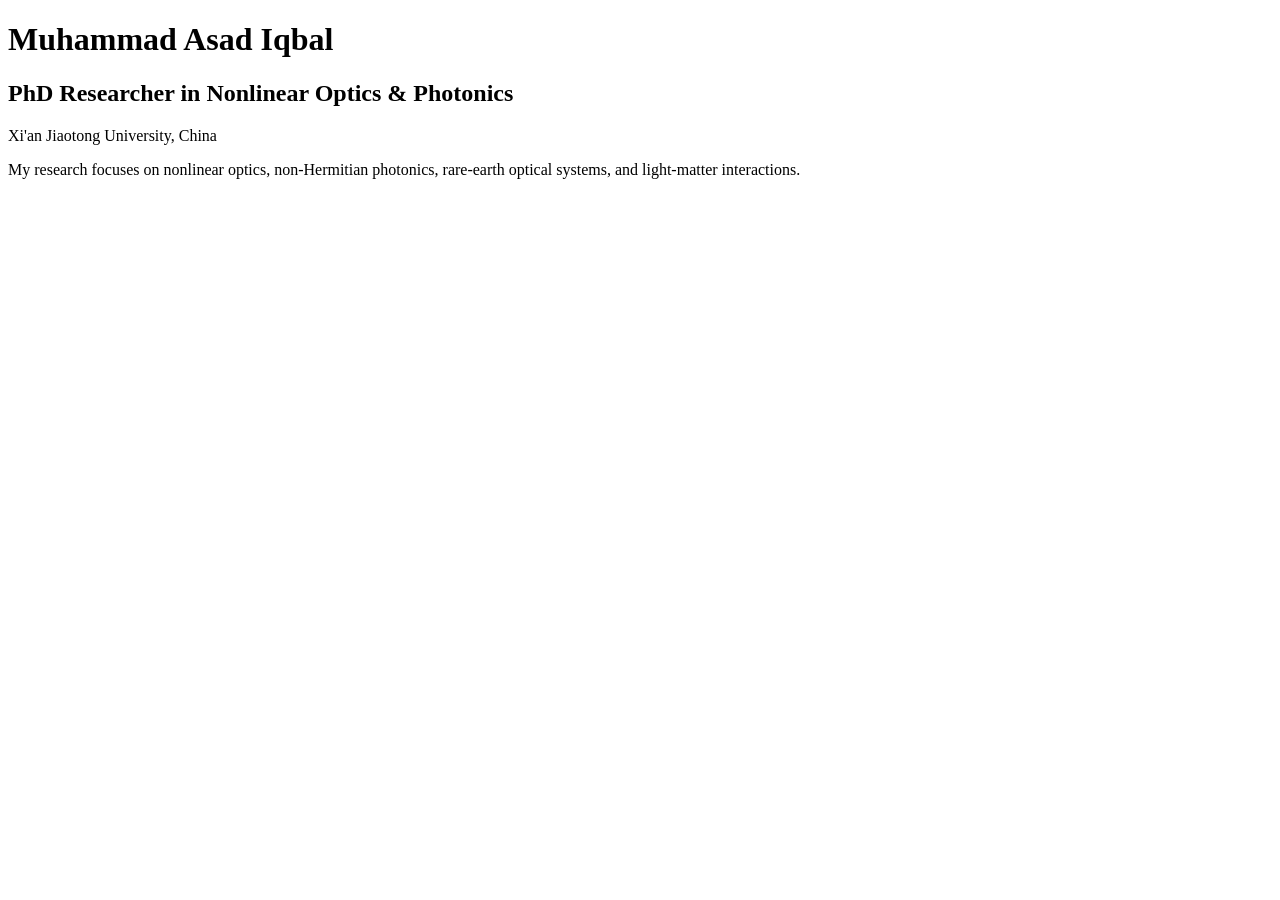
==== index.html @ d98c8889 "Create index.html" ====
<!DOCTYPE html>
<html>
<head>
    <title>Muhammad Asad Iqbal</title>
</head>
<body>

<h1>Muhammad Asad Iqbal</h1>

<h2>PhD Researcher in Nonlinear Optics & Photonics</h2>

<p>
Xi'an Jiaotong University, China
</p>

<p>
My research focuses on nonlinear optics, non-Hermitian photonics,
rare-earth optical systems, and light-matter interactions.
</p>

</body>
</html>
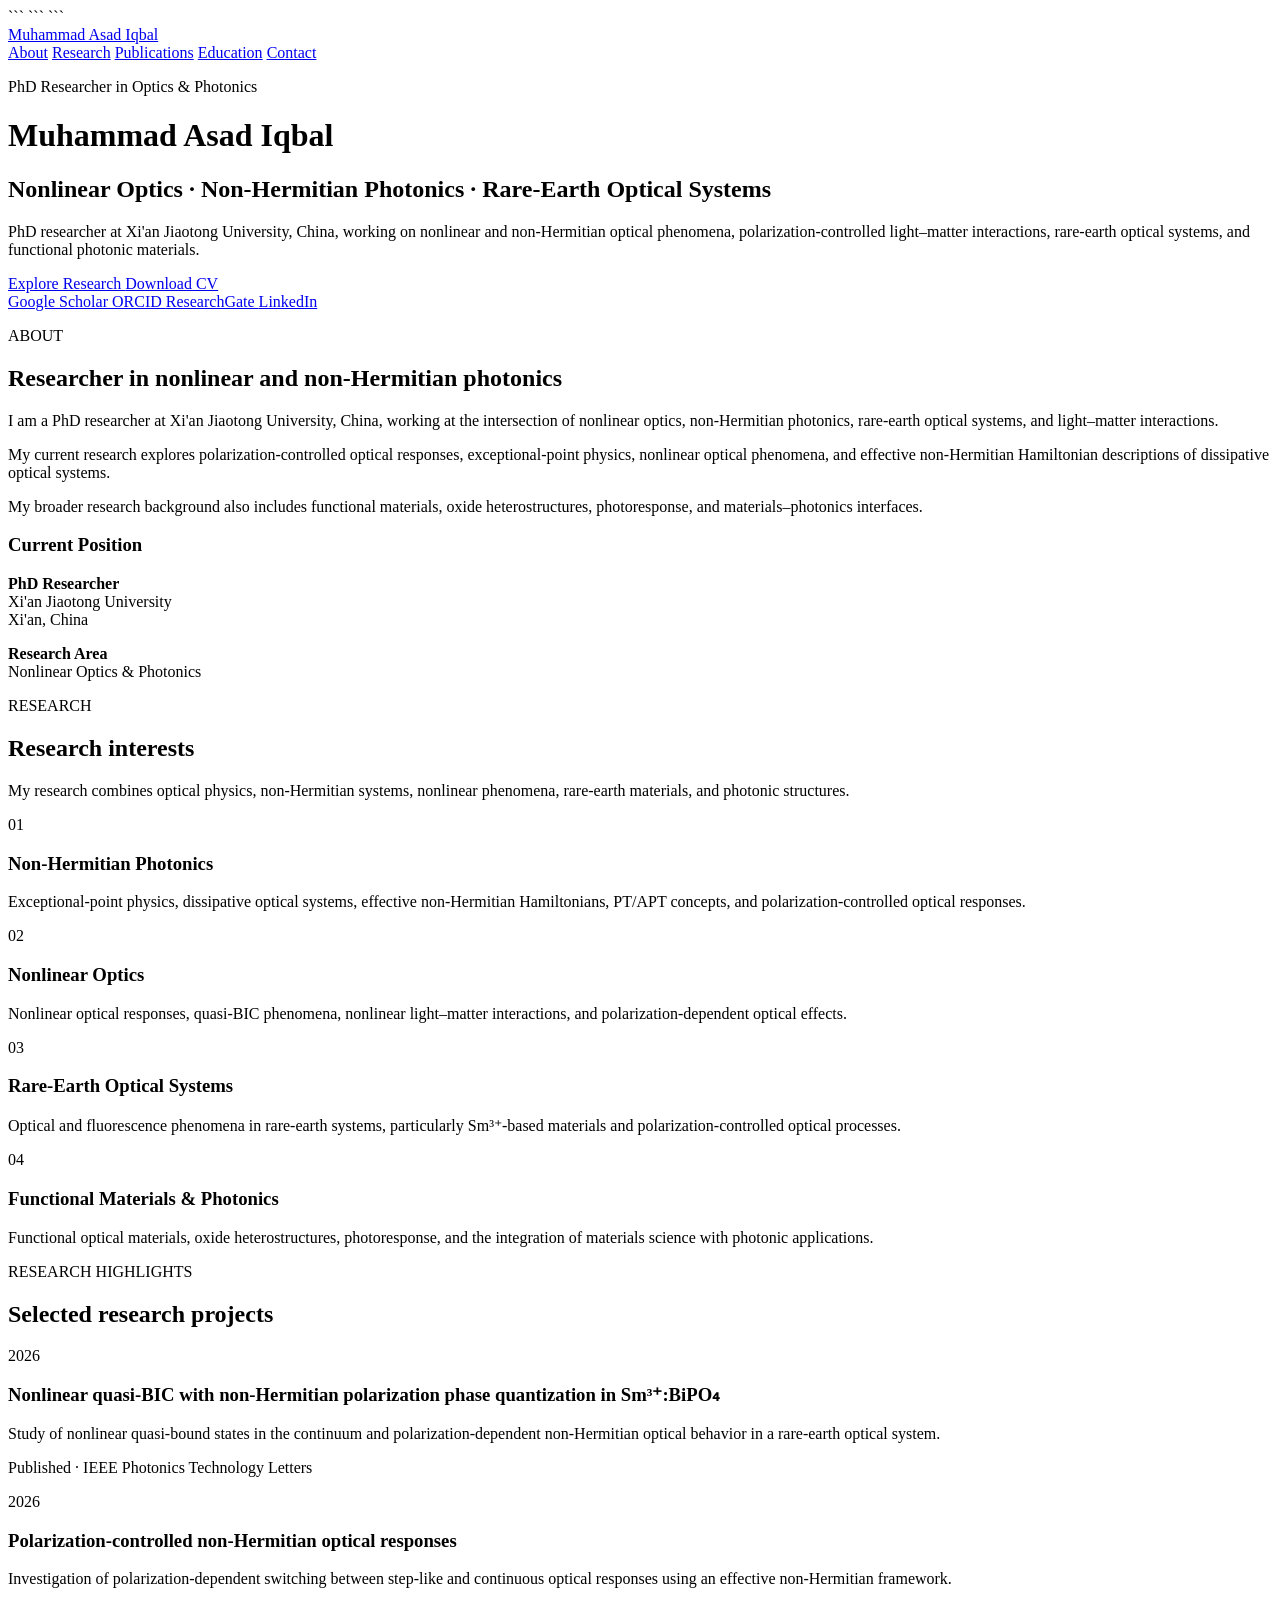
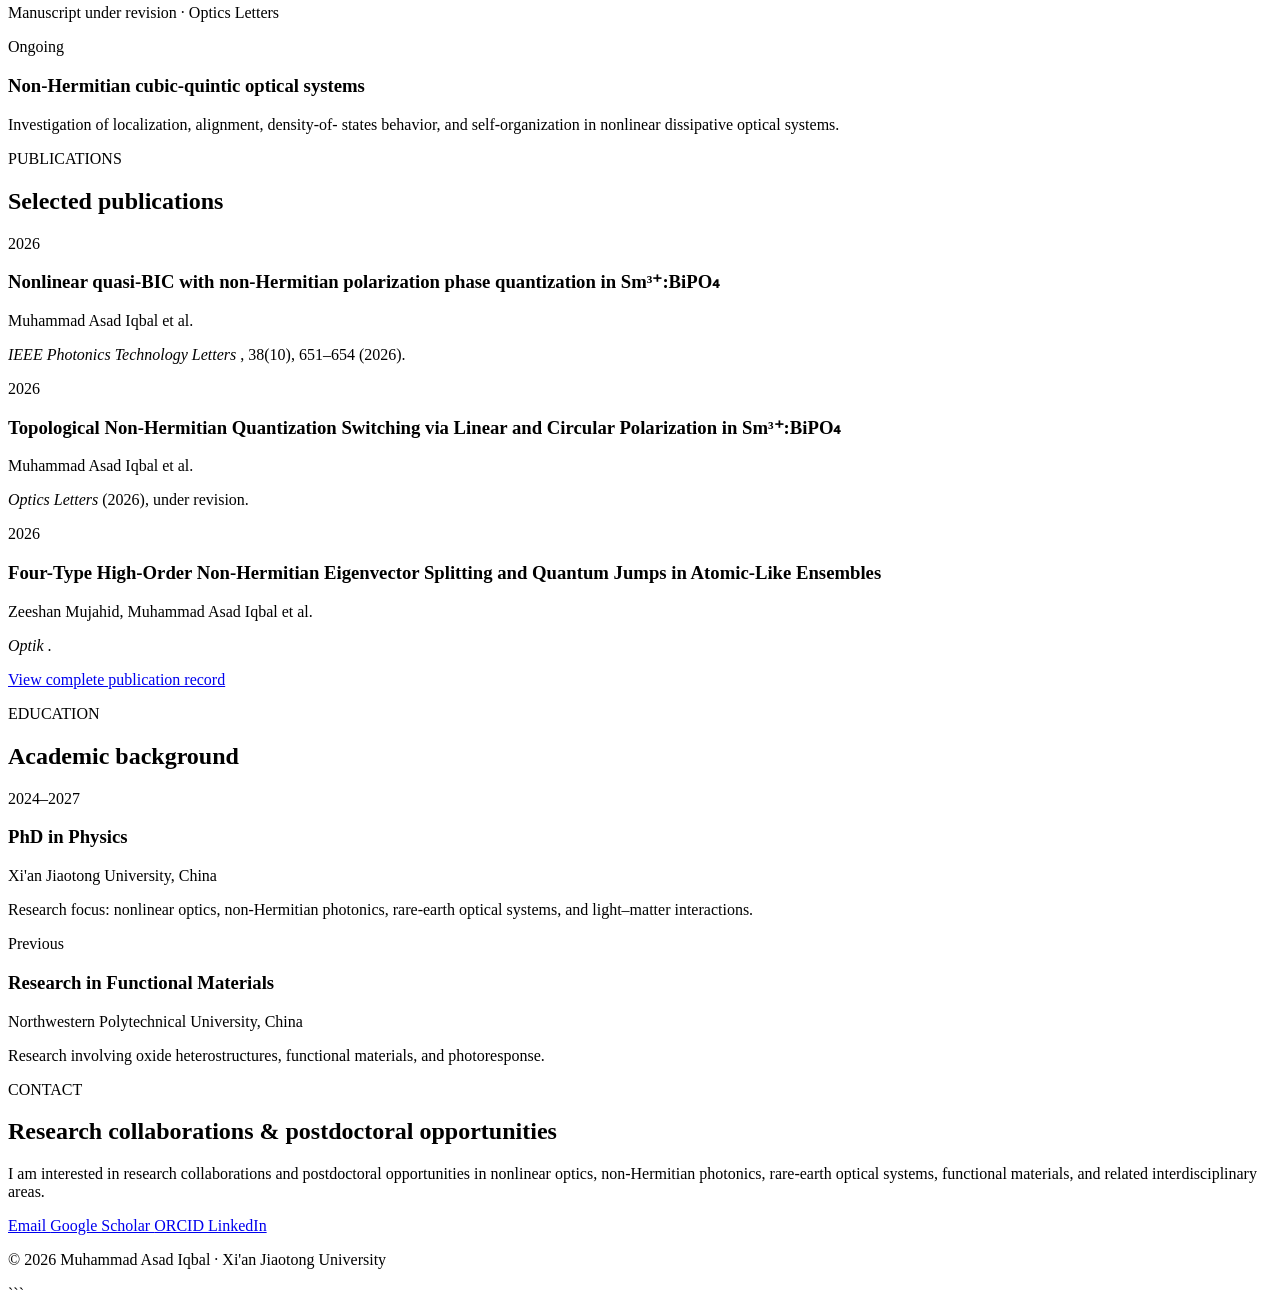
==== commit 5b82c624: "Update index.html" ====
--- a/index.html
+++ b/index.html
@@ -1,22 +1,626 @@
 <!DOCTYPE html>
-<html>
+
+<html lang="en">
+
 <head>
-    <title>Muhammad Asad Iqbal</title>
+    <meta charset="UTF-8">
+    <meta name="viewport" content="width=device-width, initial-scale=1.0">
+
+```
+<title>Muhammad Asad Iqbal | PhD Researcher</title>
+
+<meta name="description"
+    content="Academic homepage of Muhammad Asad Iqbal, PhD researcher in nonlinear optics, non-Hermitian photonics, rare-earth optical systems, and functional materials.">
+
+<link rel="stylesheet" href="style.css">
+```
+
 </head>
+
 <body>
 
-<h1>Muhammad Asad Iqbal</h1>
-
-<h2>PhD Researcher in Nonlinear Optics & Photonics</h2>
-
-<p>
-Xi'an Jiaotong University, China
-</p>
-
-<p>
-My research focuses on nonlinear optics, non-Hermitian photonics,
-rare-earth optical systems, and light-matter interactions.
-</p>
+```
+<!-- Navigation -->
+<nav class="navbar">
+    <div class="nav-container">
+
+        <a href="index.html" class="logo">
+            Muhammad Asad Iqbal
+        </a>
+
+        <div class="nav-links">
+            <a href="#about">About</a>
+            <a href="#research">Research</a>
+            <a href="#publications">Publications</a>
+            <a href="#education">Education</a>
+            <a href="#contact">Contact</a>
+        </div>
+
+    </div>
+</nav>
+
+
+<!-- Hero Section -->
+<header class="hero">
+
+    <div class="hero-container">
+
+        <div class="hero-text">
+
+            <p class="eyebrow">
+                PhD Researcher in Optics & Photonics
+            </p>
+
+            <h1>
+                Muhammad Asad Iqbal
+            </h1>
+
+            <h2>
+                Nonlinear Optics · Non-Hermitian Photonics · Rare-Earth Optical Systems
+            </h2>
+
+            <p class="hero-description">
+
+                PhD researcher at Xi'an Jiaotong University, China,
+                working on nonlinear and non-Hermitian optical phenomena,
+                polarization-controlled light–matter interactions,
+                rare-earth optical systems, and functional photonic materials.
+
+            </p>
+
+            <div class="hero-buttons">
+
+                <a href="#research" class="button primary">
+                    Explore Research
+                </a>
+
+                <a href="cv.pdf" class="button secondary">
+                    Download CV
+                </a>
+
+            </div>
+
+            <div class="profile-links">
+
+                <a href="https://scholar.google.com/citations?user=QJBoop8AAAAJ"
+                   target="_blank">
+                    Google Scholar
+                </a>
+
+                <a href="https://orcid.org/0000-0002-7200-636X"
+                   target="_blank">
+                    ORCID
+                </a>
+
+                <a href="https://www.researchgate.net/"
+                   target="_blank">
+                    ResearchGate
+                </a>
+
+                <a href="https://www.linkedin.com/in/asad-iqbal-26411875/"
+                   target="_blank">
+                    LinkedIn
+                </a>
+
+            </div>
+
+        </div>
+
+    </div>
+
+</header>
+
+
+<!-- About -->
+<section id="about" class="section">
+
+    <div class="container">
+
+        <p class="section-label">
+            ABOUT
+        </p>
+
+        <h2>
+            Researcher in nonlinear and non-Hermitian photonics
+        </h2>
+
+        <div class="about-grid">
+
+            <div>
+
+                <p>
+                    I am a PhD researcher at Xi'an Jiaotong University,
+                    China, working at the intersection of nonlinear optics,
+                    non-Hermitian photonics, rare-earth optical systems,
+                    and light–matter interactions.
+                </p>
+
+                <p>
+                    My current research explores polarization-controlled
+                    optical responses, exceptional-point physics,
+                    nonlinear optical phenomena, and effective
+                    non-Hermitian Hamiltonian descriptions of dissipative
+                    optical systems.
+                </p>
+
+                <p>
+                    My broader research background also includes functional
+                    materials, oxide heterostructures, photoresponse,
+                    and materials–photonics interfaces.
+                </p>
+
+            </div>
+
+            <div class="about-box">
+
+                <h3>Current Position</h3>
+
+                <p>
+                    <strong>PhD Researcher</strong><br>
+                    Xi'an Jiaotong University<br>
+                    Xi'an, China
+                </p>
+
+                <p>
+                    <strong>Research Area</strong><br>
+                    Nonlinear Optics & Photonics
+                </p>
+
+            </div>
+
+        </div>
+
+    </div>
+
+</section>
+
+
+<!-- Research -->
+<section id="research" class="section light-section">
+
+    <div class="container">
+
+        <p class="section-label">
+            RESEARCH
+        </p>
+
+        <h2>
+            Research interests
+        </h2>
+
+        <p class="section-intro">
+            My research combines optical physics, non-Hermitian systems,
+            nonlinear phenomena, rare-earth materials, and photonic
+            structures.
+        </p>
+
+
+        <div class="research-grid">
+
+            <article class="research-card">
+
+                <div class="research-number">
+                    01
+                </div>
+
+                <h3>
+                    Non-Hermitian Photonics
+                </h3>
+
+                <p>
+                    Exceptional-point physics, dissipative optical systems,
+                    effective non-Hermitian Hamiltonians, PT/APT concepts,
+                    and polarization-controlled optical responses.
+                </p>
+
+            </article>
+
+
+            <article class="research-card">
+
+                <div class="research-number">
+                    02
+                </div>
+
+                <h3>
+                    Nonlinear Optics
+                </h3>
+
+                <p>
+                    Nonlinear optical responses, quasi-BIC phenomena,
+                    nonlinear light–matter interactions, and
+                    polarization-dependent optical effects.
+                </p>
+
+            </article>
+
+
+            <article class="research-card">
+
+                <div class="research-number">
+                    03
+                </div>
+
+                <h3>
+                    Rare-Earth Optical Systems
+                </h3>
+
+                <p>
+                    Optical and fluorescence phenomena in rare-earth
+                    systems, particularly Sm³⁺-based materials and
+                    polarization-controlled optical processes.
+                </p>
+
+            </article>
+
+
+            <article class="research-card">
+
+                <div class="research-number">
+                    04
+                </div>
+
+                <h3>
+                    Functional Materials & Photonics
+                </h3>
+
+                <p>
+                    Functional optical materials, oxide heterostructures,
+                    photoresponse, and the integration of materials
+                    science with photonic applications.
+                </p>
+
+            </article>
+
+        </div>
+
+    </div>
+
+</section>
+
+
+<!-- Research Highlights -->
+<section class="section">
+
+    <div class="container">
+
+        <p class="section-label">
+            RESEARCH HIGHLIGHTS
+        </p>
+
+        <h2>
+            Selected research projects
+        </h2>
+
+
+        <div class="project">
+
+            <div class="project-year">
+                2026
+            </div>
+
+            <div>
+
+                <h3>
+                    Nonlinear quasi-BIC with non-Hermitian polarization phase quantization in Sm³⁺:BiPO₄
+                </h3>
+
+                <p>
+                    Study of nonlinear quasi-bound states in the continuum
+                    and polarization-dependent non-Hermitian optical
+                    behavior in a rare-earth optical system.
+                </p>
+
+                <p class="project-status">
+                    Published · IEEE Photonics Technology Letters
+                </p>
+
+            </div>
+
+        </div>
+
+
+        <div class="project">
+
+            <div class="project-year">
+                2026
+            </div>
+
+            <div>
+
+                <h3>
+                    Polarization-controlled non-Hermitian optical responses
+                </h3>
+
+                <p>
+                    Investigation of polarization-dependent switching
+                    between step-like and continuous optical responses
+                    using an effective non-Hermitian framework.
+                </p>
+
+                <p class="project-status">
+                    Manuscript under revision · Optics Letters
+                </p>
+
+            </div>
+
+        </div>
+
+
+        <div class="project">
+
+            <div class="project-year">
+                Ongoing
+            </div>
+
+            <div>
+
+                <h3>
+                    Non-Hermitian cubic-quintic optical systems
+                </h3>
+
+                <p>
+                    Investigation of localization, alignment, density-of-
+                    states behavior, and self-organization in nonlinear
+                    dissipative optical systems.
+                </p>
+
+            </div>
+
+        </div>
+
+    </div>
+
+</section>
+
+
+<!-- Publications -->
+<section id="publications" class="section light-section">
+
+    <div class="container">
+
+        <p class="section-label">
+            PUBLICATIONS
+        </p>
+
+        <h2>
+            Selected publications
+        </h2>
+
+
+        <div class="publication">
+
+            <span class="publication-year">
+                2026
+            </span>
+
+            <div>
+
+                <h3>
+                    Nonlinear quasi-BIC with non-Hermitian polarization phase quantization in Sm³⁺:BiPO₄
+                </h3>
+
+                <p>
+                    Muhammad Asad Iqbal et al.
+                </p>
+
+                <p>
+                    <em>
+                        IEEE Photonics Technology Letters
+                    </em>,
+                    38(10), 651–654 (2026).
+                </p>
+
+            </div>
+
+        </div>
+
+
+        <div class="publication">
+
+            <span class="publication-year">
+                2026
+            </span>
+
+            <div>
+
+                <h3>
+                    Topological Non-Hermitian Quantization Switching via Linear and Circular Polarization in Sm³⁺:BiPO₄
+                </h3>
+
+                <p>
+                    Muhammad Asad Iqbal et al.
+                </p>
+
+                <p>
+                    <em>
+                        Optics Letters
+                    </em>
+                    (2026), under revision.
+                </p>
+
+            </div>
+
+        </div>
+
+
+        <div class="publication">
+
+            <span class="publication-year">
+                2026
+            </span>
+
+            <div>
+
+                <h3>
+                    Four-Type High-Order Non-Hermitian Eigenvector Splitting and Quantum Jumps in Atomic-Like Ensembles
+                </h3>
+
+                <p>
+                    Zeeshan Mujahid, Muhammad Asad Iqbal et al.
+                </p>
+
+                <p>
+                    <em>
+                        Optik
+                    </em>.
+                </p>
+
+            </div>
+
+        </div>
+
+
+        <div class="publication-more">
+
+            <a href="https://scholar.google.com/citations?user=QJBoop8AAAAJ"
+               target="_blank"
+               class="button secondary">
+
+                View complete publication record
+
+            </a>
+
+        </div>
+
+    </div>
+
+</section>
+
+
+<!-- Education -->
+<section id="education" class="section">
+
+    <div class="container">
+
+        <p class="section-label">
+            EDUCATION
+        </p>
+
+        <h2>
+            Academic background
+        </h2>
+
+
+        <div class="timeline">
+
+            <div class="timeline-item">
+
+                <span>
+                    2024–2027
+                </span>
+
+                <div>
+
+                    <h3>
+                        PhD in Physics
+                    </h3>
+
+                    <p>
+                        Xi'an Jiaotong University, China
+                    </p>
+
+                    <p>
+                        Research focus: nonlinear optics,
+                        non-Hermitian photonics, rare-earth optical
+                        systems, and light–matter interactions.
+                    </p>
+
+                </div>
+
+            </div>
+
+
+            <div class="timeline-item">
+
+                <span>
+                    Previous
+                </span>
+
+                <div>
+
+                    <h3>
+                        Research in Functional Materials
+                    </h3>
+
+                    <p>
+                        Northwestern Polytechnical University, China
+                    </p>
+
+                    <p>
+                        Research involving oxide heterostructures,
+                        functional materials, and photoresponse.
+                    </p>
+
+                </div>
+
+            </div>
+
+        </div>
+
+    </div>
+
+</section>
+
+
+<!-- Contact -->
+<section id="contact" class="contact-section">
+
+    <div class="container">
+
+        <p class="section-label">
+            CONTACT
+        </p>
+
+        <h2>
+            Research collaborations & postdoctoral opportunities
+        </h2>
+
+        <p>
+            I am interested in research collaborations and
+            postdoctoral opportunities in nonlinear optics,
+            non-Hermitian photonics, rare-earth optical systems,
+            functional materials, and related interdisciplinary areas.
+        </p>
+
+        <div class="contact-links">
+
+            <a href="mailto:YOUR-EMAIL@example.com">
+                Email
+            </a>
+
+            <a href="https://scholar.google.com/citations?user=QJBoop8AAAAJ"
+               target="_blank">
+                Google Scholar
+            </a>
+
+            <a href="https://orcid.org/0000-0002-7200-636X"
+               target="_blank">
+                ORCID
+            </a>
+
+            <a href="https://www.linkedin.com/in/asad-iqbal-26411875/"
+               target="_blank">
+                LinkedIn
+            </a>
+
+        </div>
+
+    </div>
+
+</section>
+
+
+<!-- Footer -->
+<footer>
+
+    <p>
+        © 2026 Muhammad Asad Iqbal · Xi'an Jiaotong University
+    </p>
+
+</footer>
+```
 
 </body>
+
 </html>
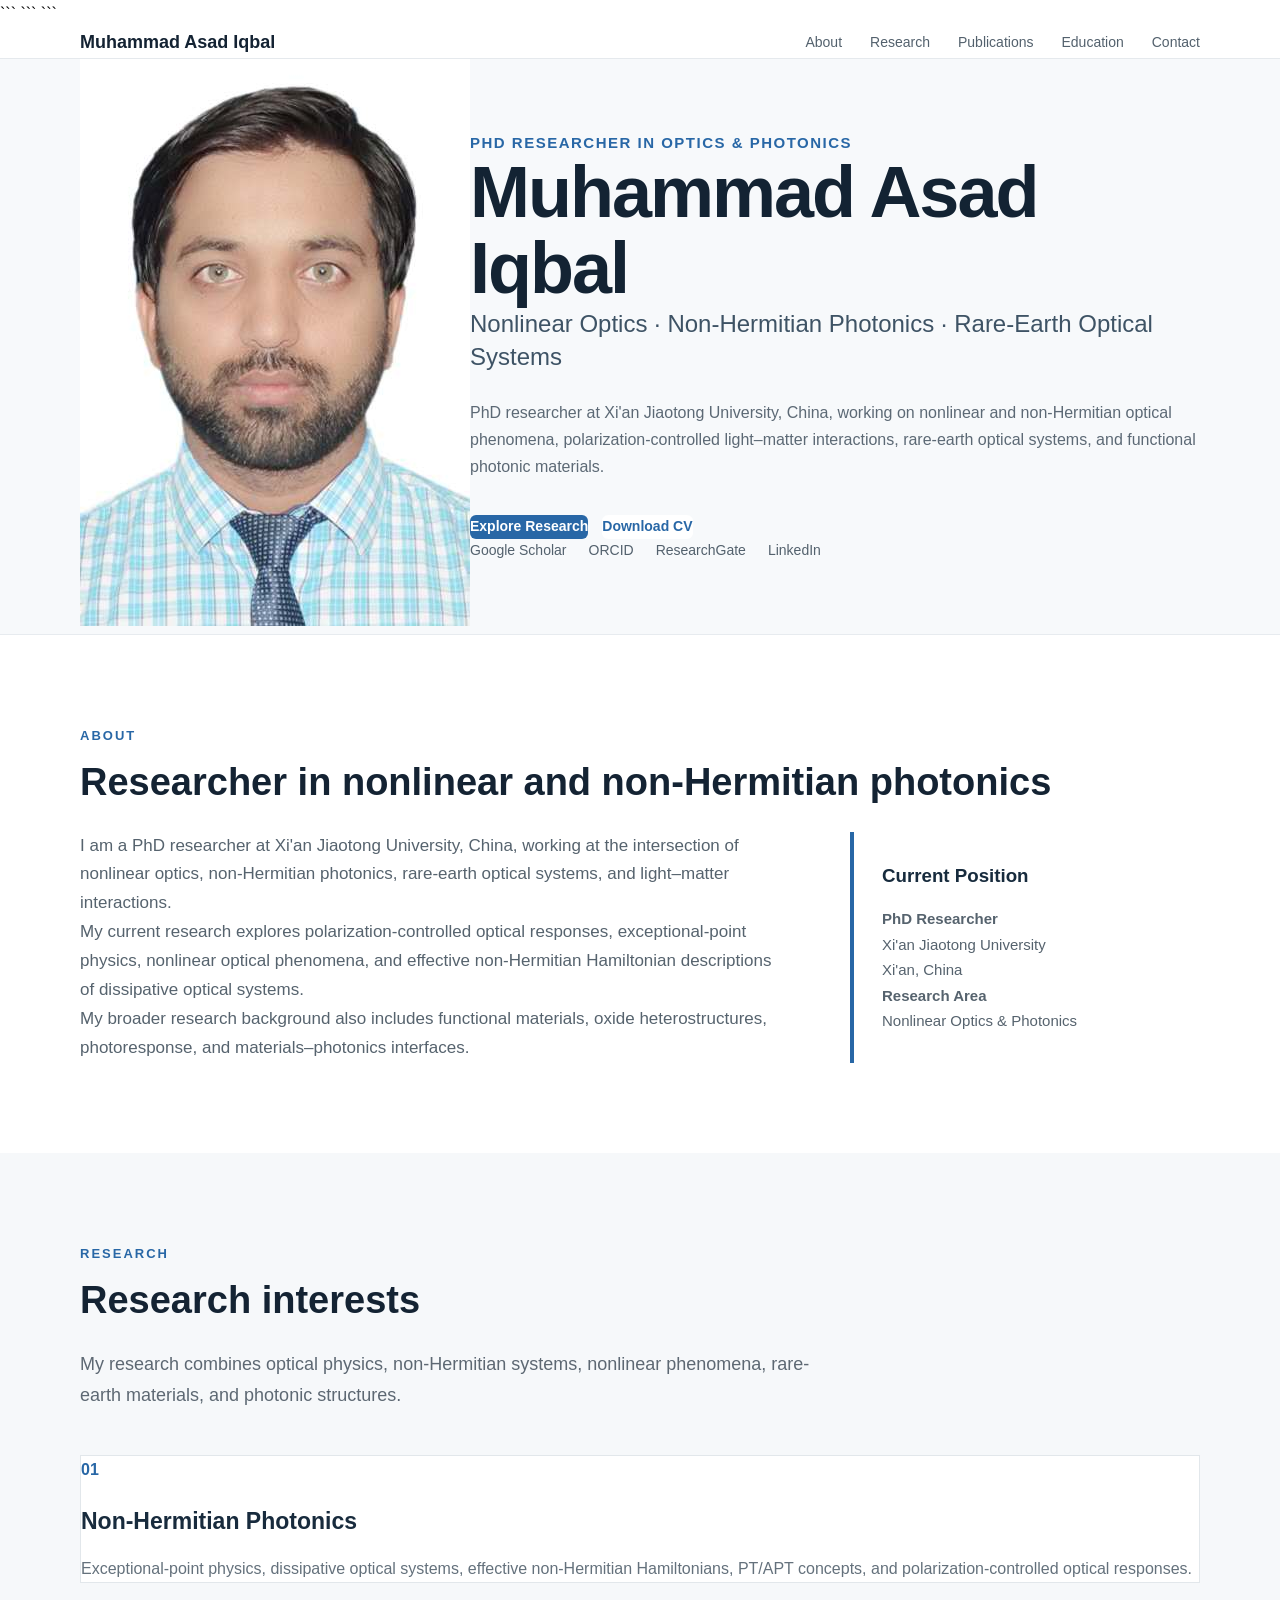
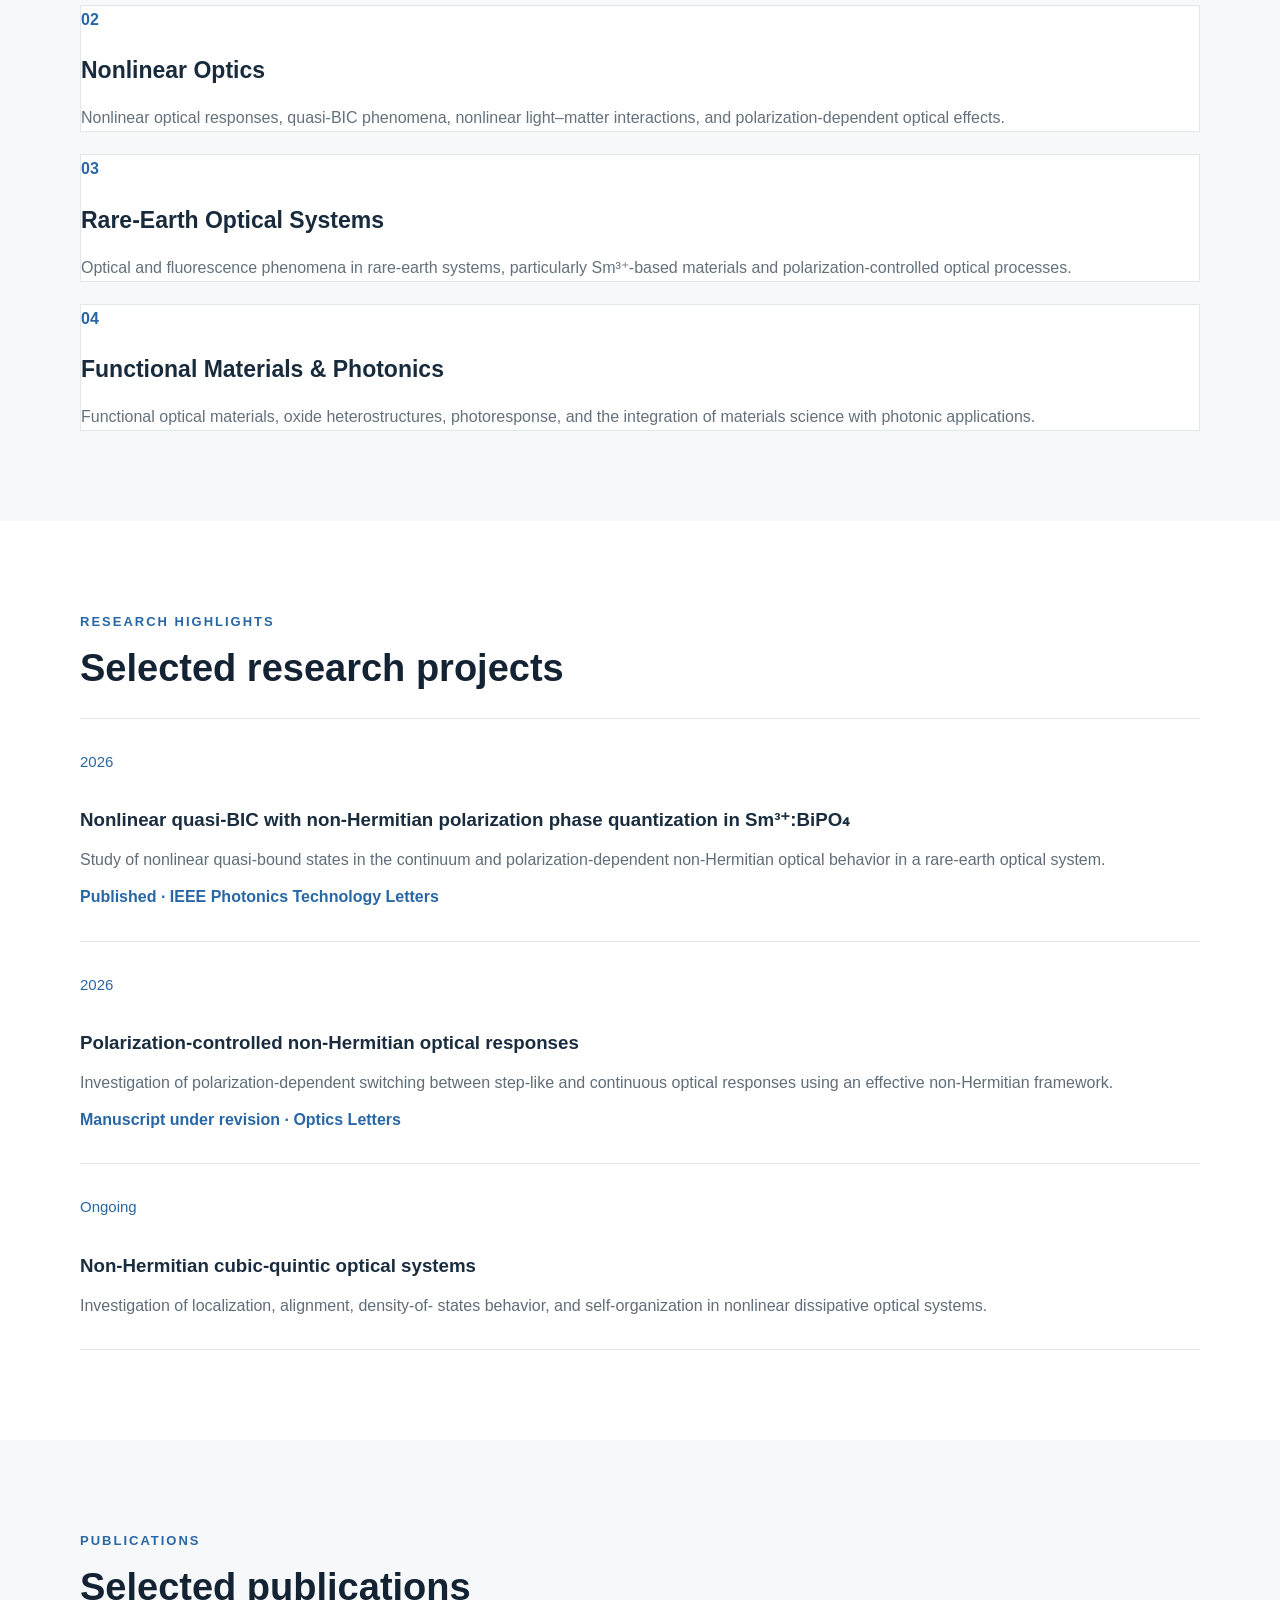
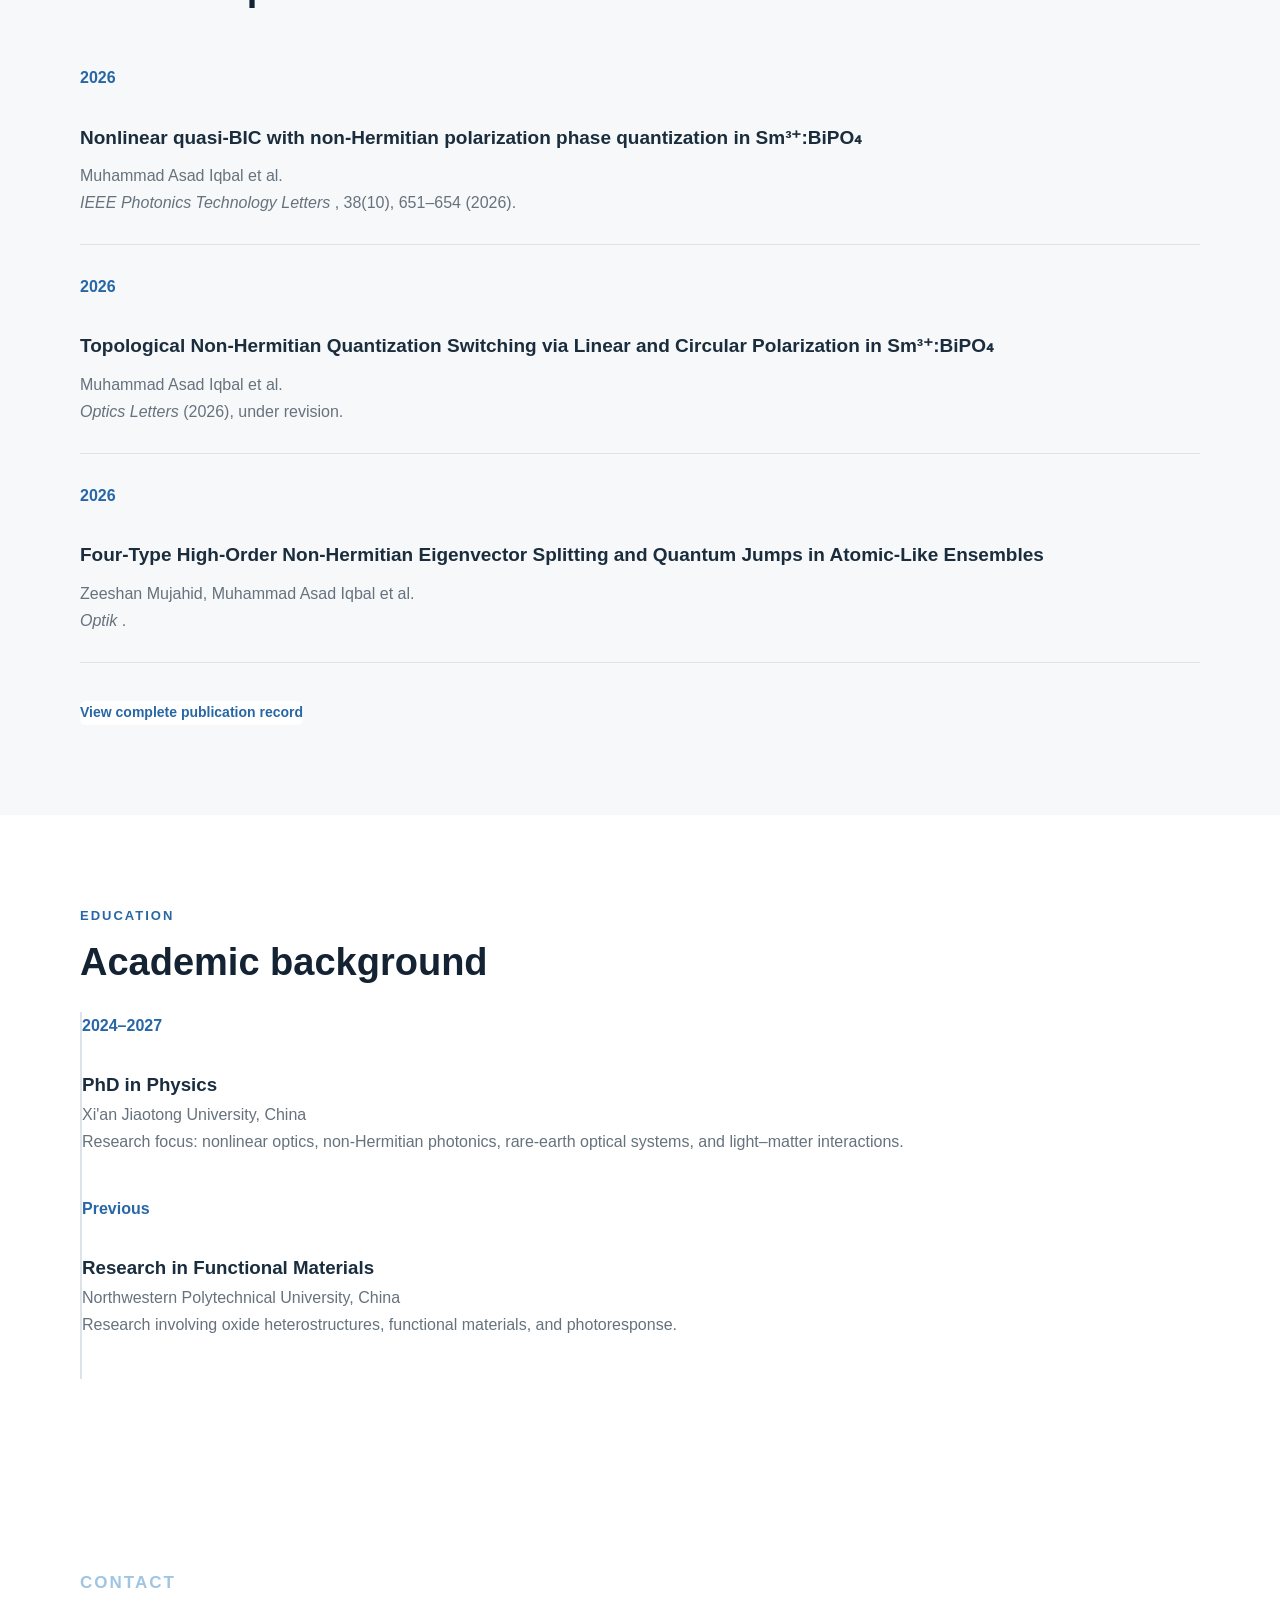
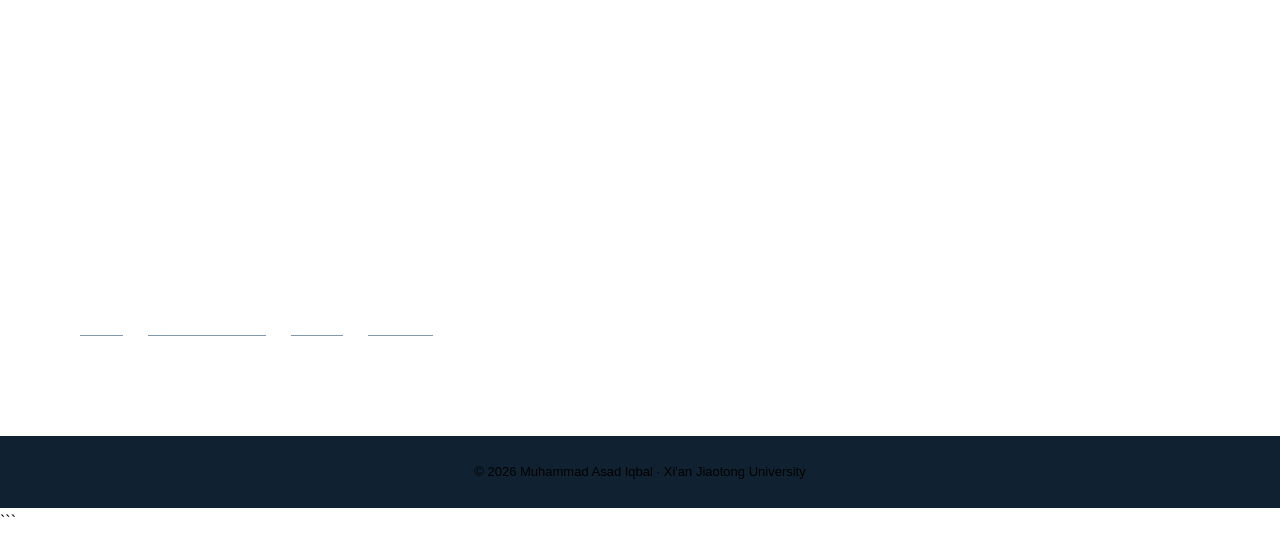
==== commit 6a7b90a5: "Update index.html" ====
--- a/index.html
+++ b/index.html
@@ -43,9 +43,14 @@
 <!-- Hero Section -->
 <header class="hero">
 
-    <div class="hero-container">
-
-        <div class="hero-text">
+  <div class="hero-container">
+
+    <div class="hero-photo">
+        <img src="images/4124999048.jpg"
+             alt="Muhammad Asad Iqbal">
+    </div>
+
+    <div class="hero-text">
 
             <p class="eyebrow">
                 PhD Researcher in Optics & Photonics
--- a/style.css
+++ b/style.css
@@ -0,0 +1,755 @@
+/* =========================================
+Muhammad Asad Iqbal — Academic Homepage
+========================================= */
+
+* {
+  margin: 0;
+  padding: 0;
+  box-sizing: border-box;
+  }
+
+html {
+scroll-behavior: smooth;
+}
+
+body {
+font-family: -apple-system, BlinkMacSystemFont, "Segoe UI",
+Roboto, Helvetica, Arial, sans-serif;
+
+```
+color: #17202a;
+background: #ffffff;
+line-height: 1.7;
+```
+
+}
+
+/* =========================================
+GENERAL
+========================================= */
+
+.container {
+width: min(1120px, 90%);
+margin: auto;
+}
+
+.section {
+padding: 90px 0;
+}
+
+.light-section {
+background: #f6f8fa;
+}
+
+.section-label {
+color: #2867a6;
+font-size: 13px;
+font-weight: 700;
+letter-spacing: 2px;
+margin-bottom: 12px;
+}
+
+.section h2 {
+font-size: 38px;
+line-height: 1.25;
+margin-bottom: 25px;
+color: #142333;
+}
+
+.section-intro {
+max-width: 760px;
+font-size: 18px;
+color: #5d6873;
+margin-bottom: 45px;
+}
+
+/* =========================================
+NAVIGATION
+========================================= */
+
+.navbar {
+position: sticky;
+top: 0;
+z-index: 1000;
+
+```
+background: rgba(255, 255, 255, 0.96);
+border-bottom: 1px solid #e5e9ed;
+
+backdrop-filter: blur(10px);
+```
+
+}
+
+.nav-container {
+width: min(1120px, 90%);
+margin: auto;
+
+```
+min-height: 70px;
+
+display: flex;
+align-items: center;
+justify-content: space-between;
+```
+
+}
+
+.logo {
+color: #142333;
+text-decoration: none;
+font-size: 18px;
+font-weight: 700;
+}
+
+.nav-links {
+display: flex;
+gap: 28px;
+}
+
+.nav-links a {
+color: #53616d;
+text-decoration: none;
+font-size: 14px;
+font-weight: 500;
+}
+
+.nav-links a:hover {
+color: #2867a6;
+}
+
+/* =========================================
+HERO
+========================================= */
+
+.hero {
+background: #f7f9fb;
+border-bottom: 1px solid #e7ebef;
+}
+
+.hero-container {
+width: min(1120px, 90%);
+margin: auto;
+
+```
+min-height: 650px;
+
+display: flex;
+align-items: center;
+```
+
+}
+
+.hero-text {
+max-width: 900px;
+}
+
+.eyebrow {
+color: #2867a6;
+font-size: 15px;
+font-weight: 700;
+letter-spacing: 1.5px;
+text-transform: uppercase;
+
+```
+margin-bottom: 18px;
+```
+
+}
+
+.hero h1 {
+font-size: clamp(44px, 6vw, 72px);
+line-height: 1.05;
+letter-spacing: -2px;
+color: #132333;
+
+```
+margin-bottom: 22px;
+```
+
+}
+
+.hero h2 {
+max-width: 850px;
+
+```
+font-size: 24px;
+line-height: 1.4;
+font-weight: 500;
+
+color: #3e5365;
+
+margin-bottom: 25px;
+```
+
+}
+
+.hero-description {
+max-width: 780px;
+
+```
+font-size: 18px;
+color: #5c6975;
+
+margin-bottom: 35px;
+```
+
+}
+
+/* =========================================
+BUTTONS
+========================================= */
+
+.hero-buttons {
+display: flex;
+gap: 14px;
+flex-wrap: wrap;
+
+```
+margin-bottom: 28px;
+```
+
+}
+
+.button {
+display: inline-block;
+
+```
+padding: 12px 22px;
+
+border-radius: 6px;
+
+text-decoration: none;
+
+font-size: 14px;
+font-weight: 600;
+
+transition: 0.2s ease;
+```
+
+}
+
+.button.primary {
+background: #2867a6;
+color: white;
+}
+
+.button.primary:hover {
+background: #1e527f;
+}
+
+.button.secondary {
+background: white;
+color: #2867a6;
+
+```
+border: 1px solid #b8c6d2;
+```
+
+}
+
+.button.secondary:hover {
+border-color: #2867a6;
+}
+
+/* =========================================
+PROFILE LINKS
+========================================= */
+
+.profile-links {
+display: flex;
+flex-wrap: wrap;
+gap: 22px;
+}
+
+.profile-links a {
+color: #53616d;
+text-decoration: none;
+font-size: 14px;
+font-weight: 500;
+}
+
+.profile-links a:hover {
+color: #2867a6;
+}
+
+/* =========================================
+ABOUT
+========================================= */
+
+.about-grid {
+display: grid;
+grid-template-columns: 2fr 1fr;
+gap: 70px;
+
+```
+align-items: start;
+```
+
+}
+
+.about-grid p {
+color: #56636e;
+font-size: 17px;
+
+```
+margin-bottom: 20px;
+```
+
+}
+
+.about-box {
+padding: 28px;
+
+```
+background: #f6f8fa;
+
+border-left: 4px solid #2867a6;
+```
+
+}
+
+.about-box h3 {
+margin-bottom: 15px;
+color: #172b3d;
+}
+
+.about-box p {
+font-size: 15px;
+}
+
+/* =========================================
+RESEARCH CARDS
+========================================= */
+
+.research-grid {
+display: grid;
+
+```
+grid-template-columns: repeat(2, 1fr);
+
+gap: 22px;
+```
+
+}
+
+.research-card {
+background: white;
+
+```
+padding: 35px;
+
+border: 1px solid #e2e7eb;
+
+transition: 0.2s ease;
+```
+
+}
+
+.research-card:hover {
+transform: translateY(-3px);
+
+```
+border-color: #b8c9d8;
+
+box-shadow: 0 8px 25px rgba(30, 50, 70, 0.06);
+```
+
+}
+
+.research-number {
+color: #2867a6;
+
+```
+font-size: 13px;
+font-weight: 700;
+
+margin-bottom: 18px;
+```
+
+}
+
+.research-card h3 {
+font-size: 23px;
+margin-bottom: 14px;
+color: #182b3d;
+}
+
+.research-card p {
+color: #64717c;
+}
+
+/* =========================================
+PROJECTS
+========================================= */
+
+.project {
+display: grid;
+
+```
+grid-template-columns: 100px 1fr;
+
+gap: 30px;
+
+padding: 30px 0;
+
+border-bottom: 1px solid #e3e7ea;
+```
+
+}
+
+.project:first-of-type {
+border-top: 1px solid #e3e7ea;
+}
+
+.project-year {
+color: #2867a6;
+
+```
+font-weight: 700;
+font-size: 15px;
+```
+
+}
+
+.project h3 {
+color: #1a2d3f;
+
+```
+font-size: 22px;
+
+margin-bottom: 10px;
+```
+
+}
+
+.project p {
+color: #606d78;
+
+```
+max-width: 780px;
+```
+
+}
+
+.project-status {
+margin-top: 10px;
+
+```
+font-size: 14px;
+
+color: #2867a6 !important;
+
+font-weight: 600;
+```
+
+}
+
+/* =========================================
+PUBLICATIONS
+========================================= */
+
+.publication {
+display: grid;
+
+```
+grid-template-columns: 80px 1fr;
+
+gap: 30px;
+
+padding: 28px 0;
+
+border-bottom: 1px solid #dde3e8;
+```
+
+}
+
+.publication-year {
+color: #2867a6;
+
+```
+font-size: 15px;
+
+font-weight: 700;
+```
+
+}
+
+.publication h3 {
+font-size: 19px;
+
+```
+line-height: 1.45;
+
+color: #1b2d3d;
+
+margin-bottom: 8px;
+```
+
+}
+
+.publication p {
+color: #66727d;
+
+```
+font-size: 15px;
+```
+
+}
+
+.publication-more {
+margin-top: 35px;
+}
+
+/* =========================================
+EDUCATION TIMELINE
+========================================= */
+
+.timeline {
+border-left: 2px solid #dce3e9;
+
+```
+padding-left: 35px;
+```
+
+}
+
+.timeline-item {
+display: grid;
+
+```
+grid-template-columns: 120px 1fr;
+
+gap: 30px;
+
+position: relative;
+
+padding-bottom: 40px;
+```
+
+}
+
+.timeline-item::before {
+content: "";
+
+```
+width: 10px;
+height: 10px;
+
+background: #2867a6;
+
+border-radius: 50%;
+
+position: absolute;
+
+left: -41px;
+top: 8px;
+```
+
+}
+
+.timeline-item > span {
+color: #2867a6;
+
+```
+font-size: 14px;
+
+font-weight: 700;
+```
+
+}
+
+.timeline-item h3 {
+color: #1a2d3f;
+
+```
+margin-bottom: 5px;
+```
+
+}
+
+.timeline-item p {
+color: #66727d;
+
+```
+margin-bottom: 8px;
+```
+
+}
+
+/* =========================================
+CONTACT
+========================================= */
+
+.contact-section {
+padding: 100px 0;
+
+```
+background: #172b3d;
+
+color: white;
+```
+
+}
+
+.contact-section .container {
+max-width: 900px;
+margin-left: max(5%, calc((100% - 1120px) / 2));
+}
+
+.contact-section .section-label {
+color: #9fc5e3;
+}
+
+.contact-section h2 {
+font-size: 40px;
+
+```
+line-height: 1.25;
+
+margin-bottom: 25px;
+```
+
+}
+
+.contact-section p {
+max-width: 760px;
+
+```
+color: #c5d0d9;
+
+font-size: 17px;
+
+margin-bottom: 30px;
+```
+
+}
+
+.contact-links {
+display: flex;
+
+```
+flex-wrap: wrap;
+
+gap: 25px;
+```
+
+}
+
+.contact-links a {
+color: white;
+
+```
+text-decoration: none;
+
+font-weight: 600;
+
+border-bottom: 1px solid #8199ad;
+
+padding-bottom: 3px;
+```
+
+}
+
+.contact-links a:hover {
+border-color: white;
+}
+
+/* =========================================
+FOOTER
+========================================= */
+
+footer {
+background: #102231;
+
+```
+color: #8e9eab;
+
+text-align: center;
+
+padding: 25px;
+
+font-size: 13px;
+```
+
+}
+
+/* =========================================
+MOBILE
+========================================= */
+
+@media (max-width: 800px) {
+
+```
+.nav-container {
+    flex-direction: column;
+
+    padding: 18px 0;
+}
+
+.nav-links {
+    gap: 15px;
+
+    margin-top: 12px;
+
+    flex-wrap: wrap;
+
+    justify-content: center;
+}
+
+.hero-container {
+    min-height: 550px;
+}
+
+.hero h1 {
+    font-size: 46px;
+
+    letter-spacing: -1px;
+}
+
+.hero h2 {
+    font-size: 20px;
+}
+
+.about-grid {
+    grid-template-columns: 1fr;
+
+    gap: 35px;
+}
+
+.research-grid {
+    grid-template-columns: 1fr;
+}
+
+.project {
+    grid-template-columns: 1fr;
+
+    gap: 8px;
+}
+
+.publication {
+    grid-template-columns: 1fr;
+
+    gap: 5px;
+}
+
+.timeline-item {
+    grid-template-columns: 1fr;
+
+    gap: 5px;
+}
+
+.section {
+    padding: 65px 0;
+}
+
+.section h2 {
+    font-size: 32px;
+}
+
+.contact-section h2 {
+    font-size: 32px;
+}
+```
+
+}
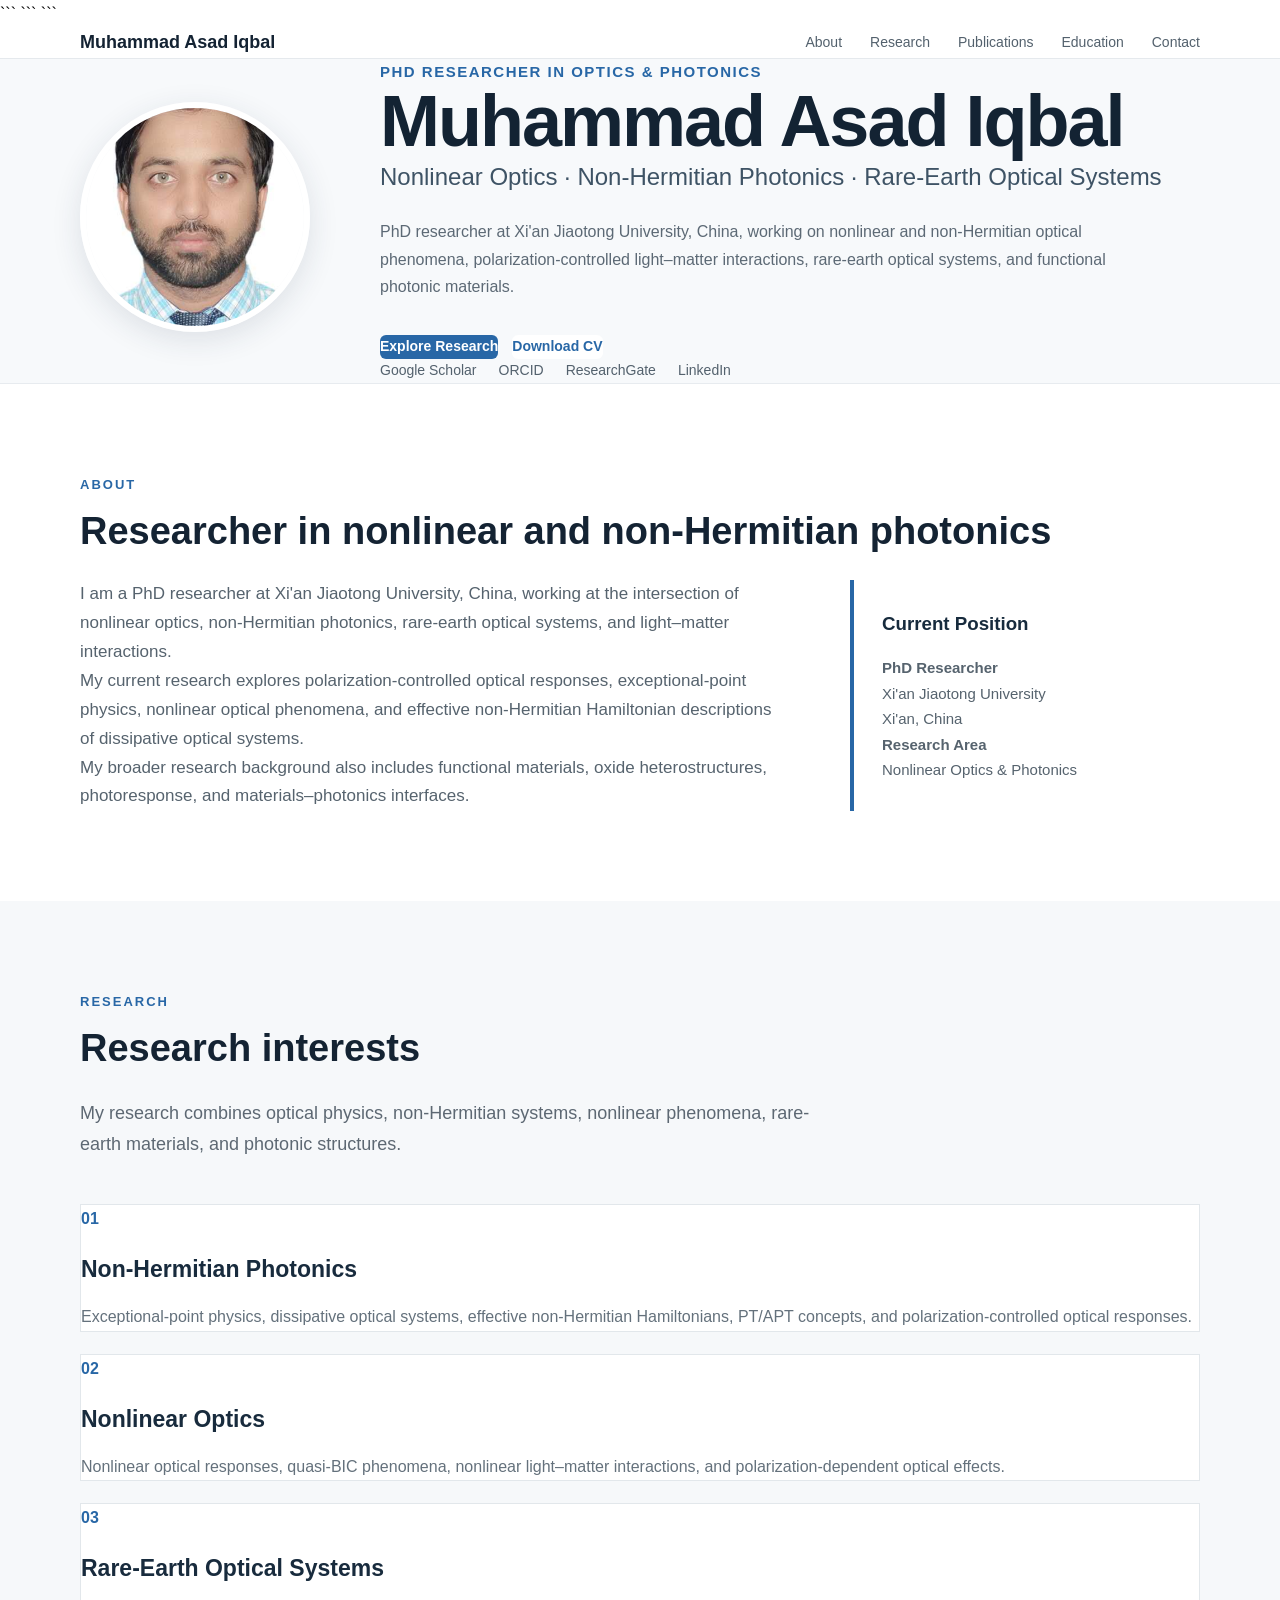
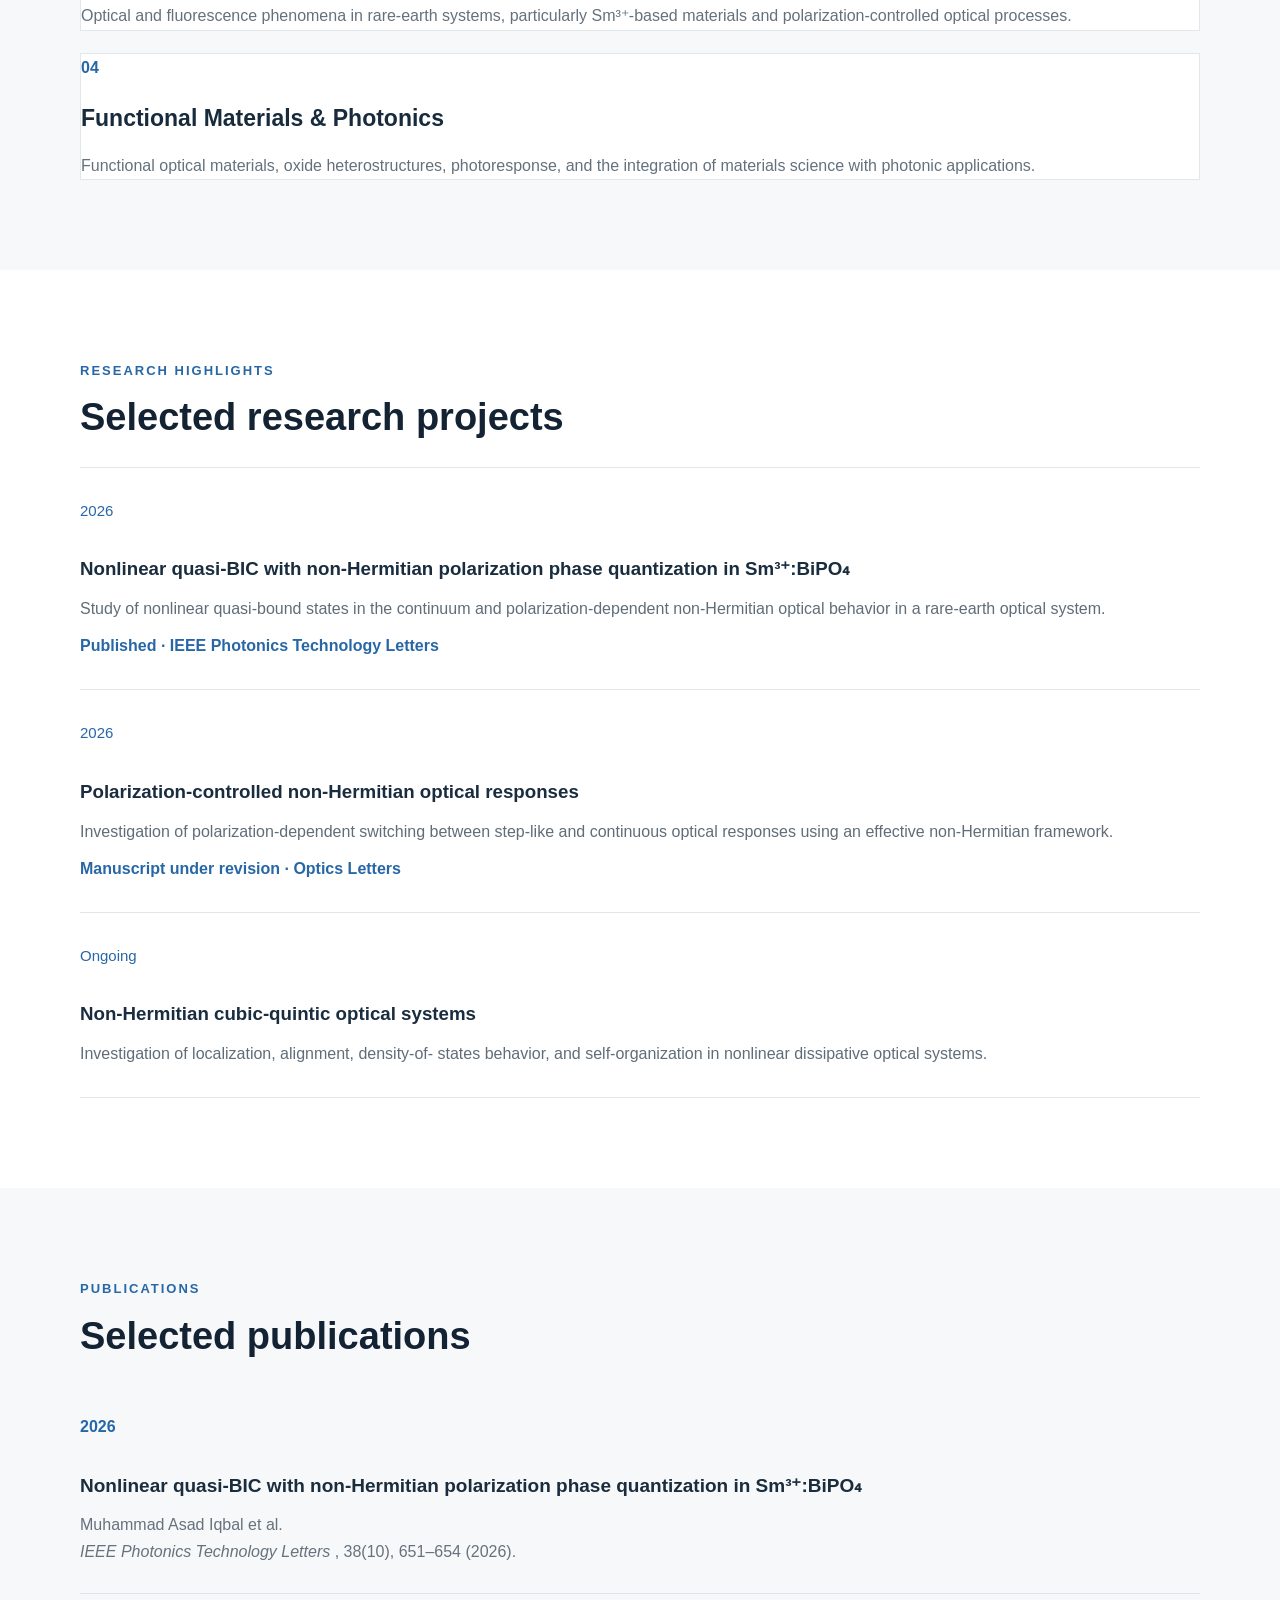
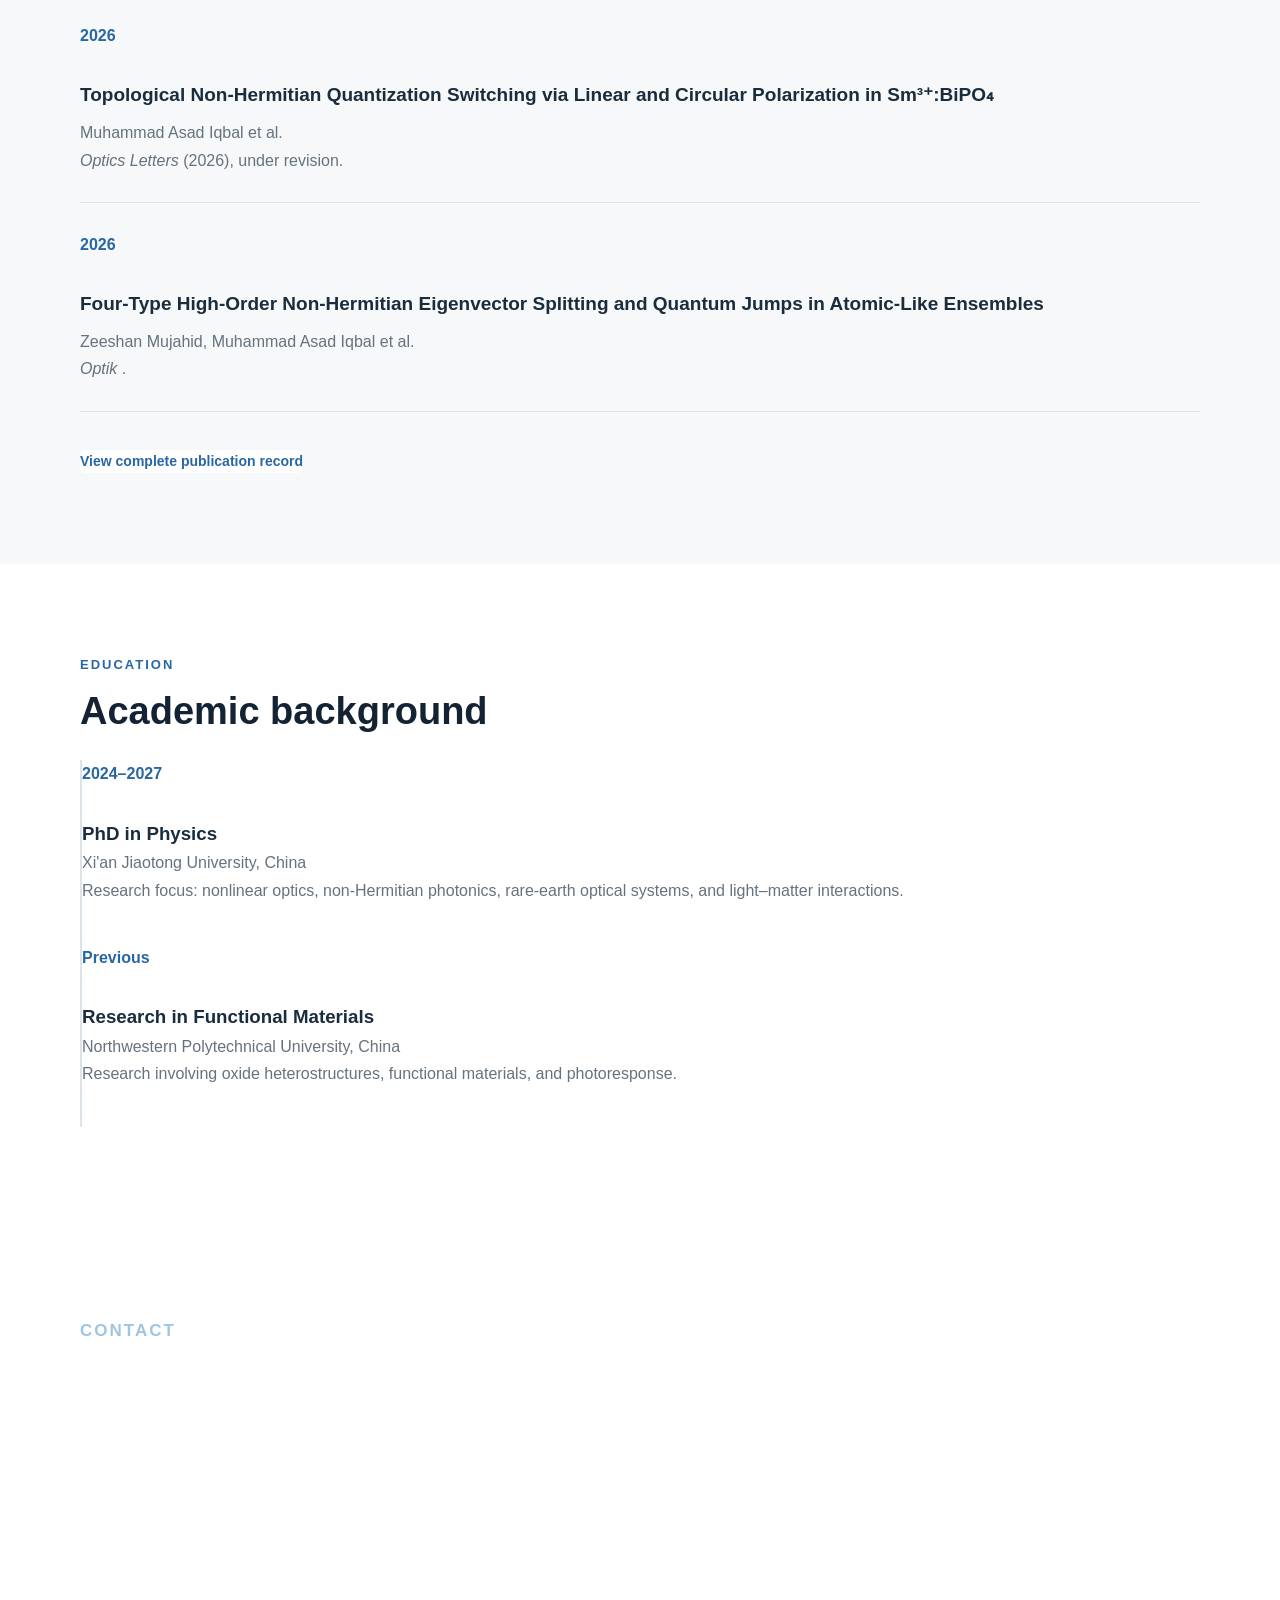
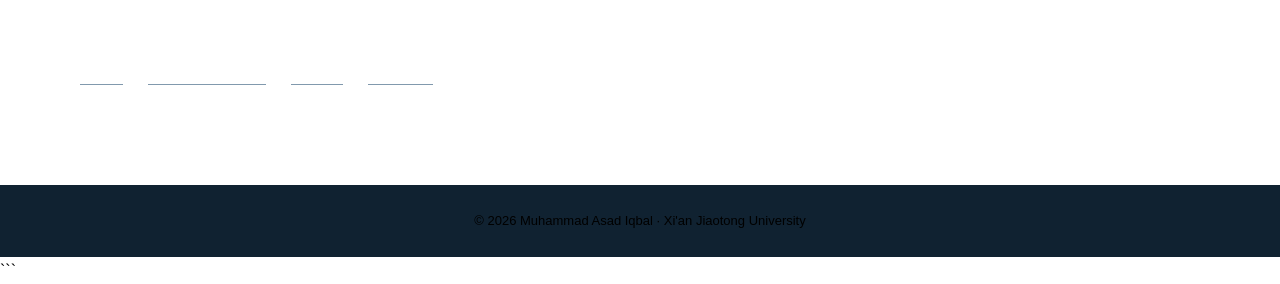
==== commit 6f2f2dba: "Update index.html" ====
--- a/index.html
+++ b/index.html
@@ -31,7 +31,7 @@
         <div class="nav-links">
             <a href="#about">About</a>
             <a href="#research">Research</a>
-            <a href="#publications">Publications</a>
+            <a href="publications">Publications</a>
             <a href="#education">Education</a>
             <a href="#contact">Contact</a>
         </div>
--- a/style.css
+++ b/style.css
@@ -128,6 +128,23 @@
 }
 
 .hero-container {
+  .hero-photo {
+    flex: 0 0 230px;
+    margin-right: 70px;
+}
+
+.hero-photo img {
+    width: 230px;
+    height: 230px;
+
+    object-fit: cover;
+
+    border-radius: 50%;
+
+    border: 6px solid white;
+
+    box-shadow: 0 8px 30px rgba(30, 50, 70, 0.12);
+}
 width: min(1120px, 90%);
 margin: auto;
 
@@ -679,7 +696,24 @@
 ========================================= */
 
 @media (max-width: 800px) {
-
+.hero-container {
+    flex-direction: column;
+    justify-content: center;
+    text-align: center;
+}
+
+.hero-photo {
+    margin-right: 0;
+    margin-bottom: 30px;
+}
+
+.profile-links {
+    justify-content: center;
+}
+
+.hero-buttons {
+    justify-content: center;
+}
 ```
 .nav-container {
     flex-direction: column;
@@ -753,3 +787,214 @@
 ```
 
 }
+/* =========================================
+PUBLICATIONS PAGE
+========================================= */
+
+.page-header {
+background: #f6f8fa;
+border-bottom: 1px solid #e3e8ec;
+padding: 80px 0;
+}
+
+.page-header h1 {
+font-size: 48px;
+line-height: 1.2;
+color: #142333;
+margin-bottom: 18px;
+}
+
+.page-header p:last-child {
+max-width: 760px;
+color: #64717c;
+font-size: 18px;
+}
+
+.publication-year-heading {
+font-size: 30px;
+color: #142333;
+
+```
+margin-top: 15px;
+margin-bottom: 10px;
+
+padding-bottom: 12px;
+
+border-bottom: 2px solid #2867a6;
+```
+
+}
+
+.publication-full {
+display: grid;
+
+```
+grid-template-columns: 70px 1fr;
+
+gap: 25px;
+
+padding: 32px 0;
+
+border-bottom: 1px solid #e0e5e9;
+```
+
+}
+
+.publication-full-year {
+color: #2867a6;
+
+```
+font-size: 13px;
+
+font-weight: 700;
+```
+
+}
+
+.publication-full h3 {
+color: #1a2d3f;
+
+```
+font-size: 21px;
+
+line-height: 1.45;
+
+margin-bottom: 12px;
+```
+
+}
+
+.publication-full .authors {
+color: #53616d;
+
+```
+font-size: 15px;
+
+margin-bottom: 5px;
+```
+
+}
+
+.publication-full .journal {
+color: #66727d;
+
+```
+font-size: 15px;
+```
+
+}
+
+.publication-links {
+display: flex;
+
+```
+gap: 18px;
+
+margin-top: 15px;
+```
+
+}
+
+.small-link {
+color: #2867a6;
+
+```
+text-decoration: none;
+
+font-size: 13px;
+
+font-weight: 600;
+```
+
+}
+
+.small-link:hover {
+text-decoration: underline;
+}
+
+.publication-profile-box {
+margin-top: 60px;
+
+```
+padding: 30px;
+
+background: #f6f8fa;
+
+border-left: 4px solid #2867a6;
+```
+
+}
+
+.publication-profile-box h3 {
+color: #1a2d3f;
+
+```
+margin-bottom: 10px;
+```
+
+}
+
+.publication-profile-box p {
+color: #66727d;
+
+```
+margin-bottom: 20px;
+```
+
+}
+
+@media (max-width: 800px) {
+
+```
+.page-header h1 {
+    font-size: 38px;
+}
+
+.publication-full {
+    grid-template-columns: 1fr;
+
+    gap: 5px;
+}
+```
+
+}
+.publication-status {
+    margin-top: 10px;
+    color: #2867a6;
+    font-size: 14px;
+}
+
+.contribution-note {
+    margin-top: 8px;
+    color: #6b7782;
+    font-size: 13px;
+}
+.publication-status {
+    margin-top: 10px;
+    color: #2867a6;
+    font-size: 14px;
+    font-weight: 600;
+}
+
+.contribution-note {
+    margin-top: 8px;
+    color: #6b7782;
+    font-size: 13px;
+}
+
+.publication-profile-box {
+    margin-top: 60px;
+    padding: 30px;
+    background: #f6f8fa;
+    border-left: 4px solid #2867a6;
+}
+
+.publication-profile-box h3 {
+    color: #1a2d3f;
+    margin-bottom: 10px;
+}
+
+.publication-profile-box p {
+    color: #66727d;
+    margin-bottom: 20px;
+}
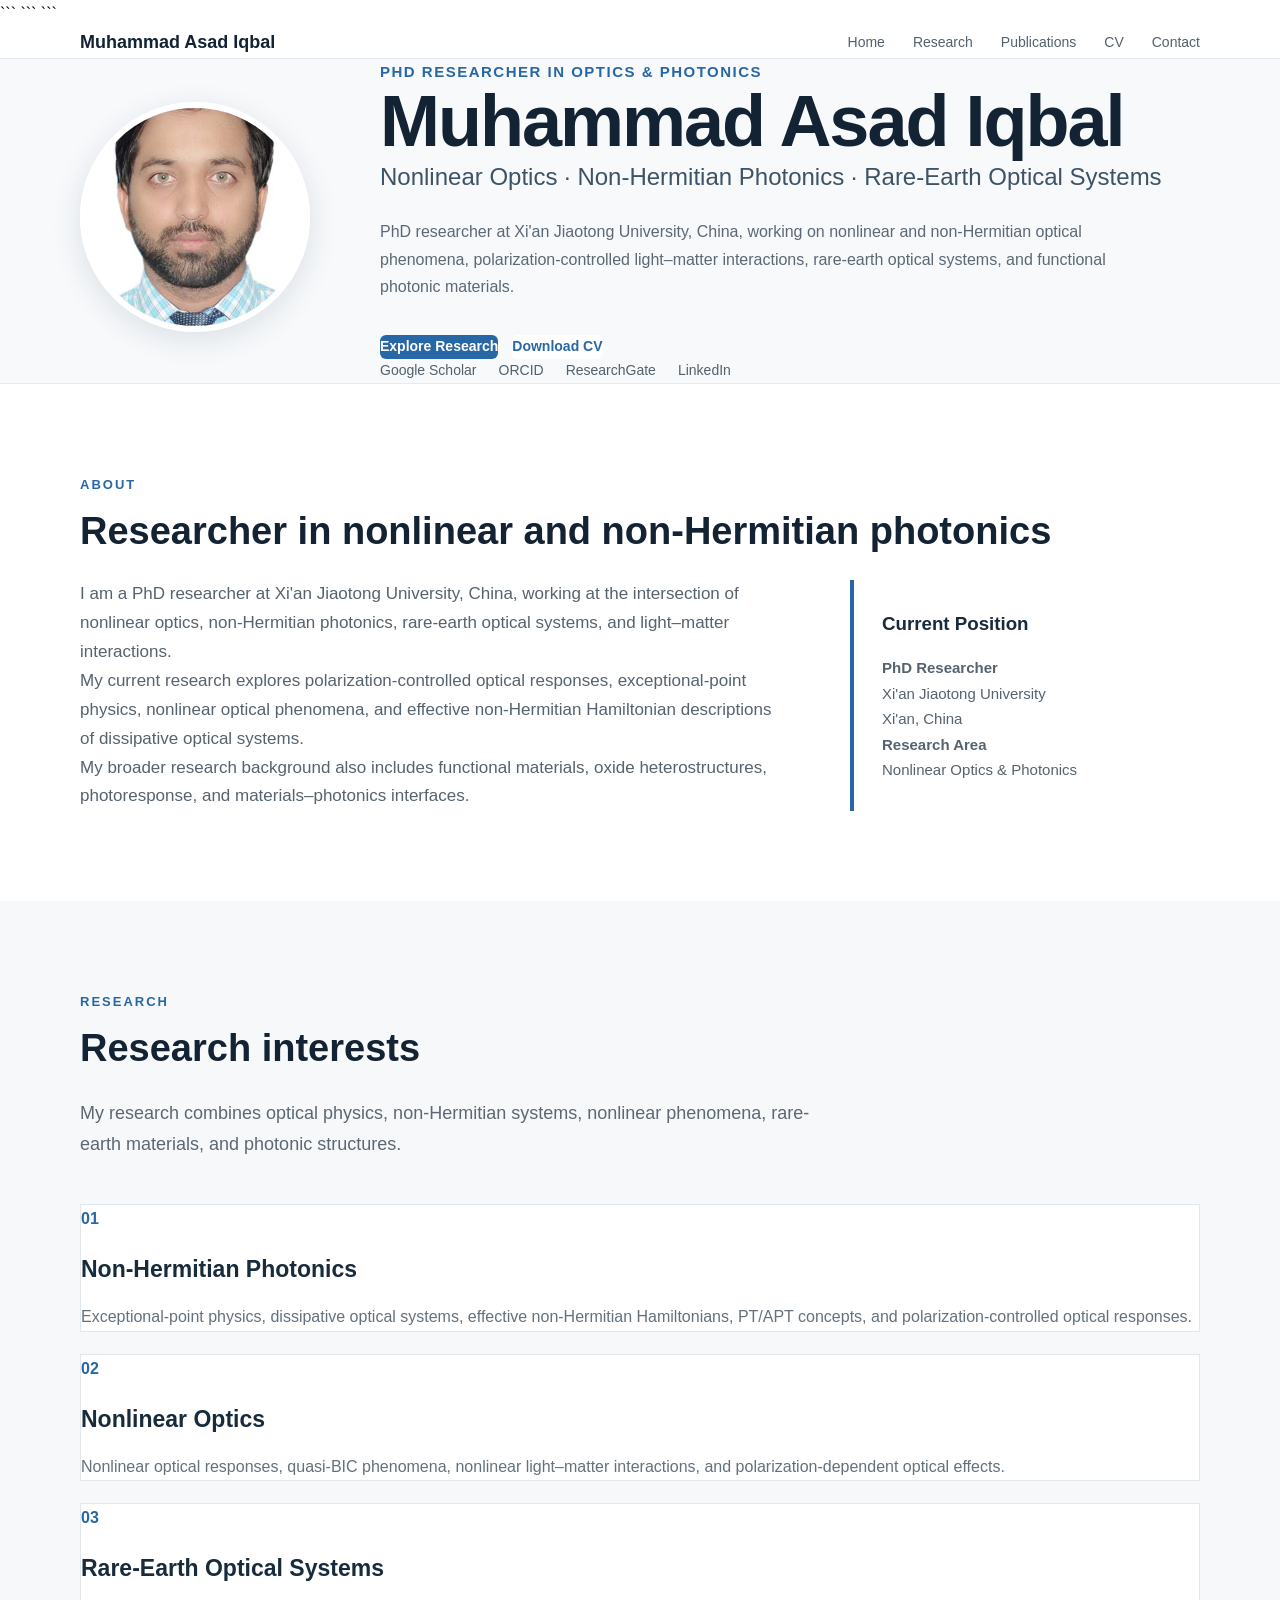
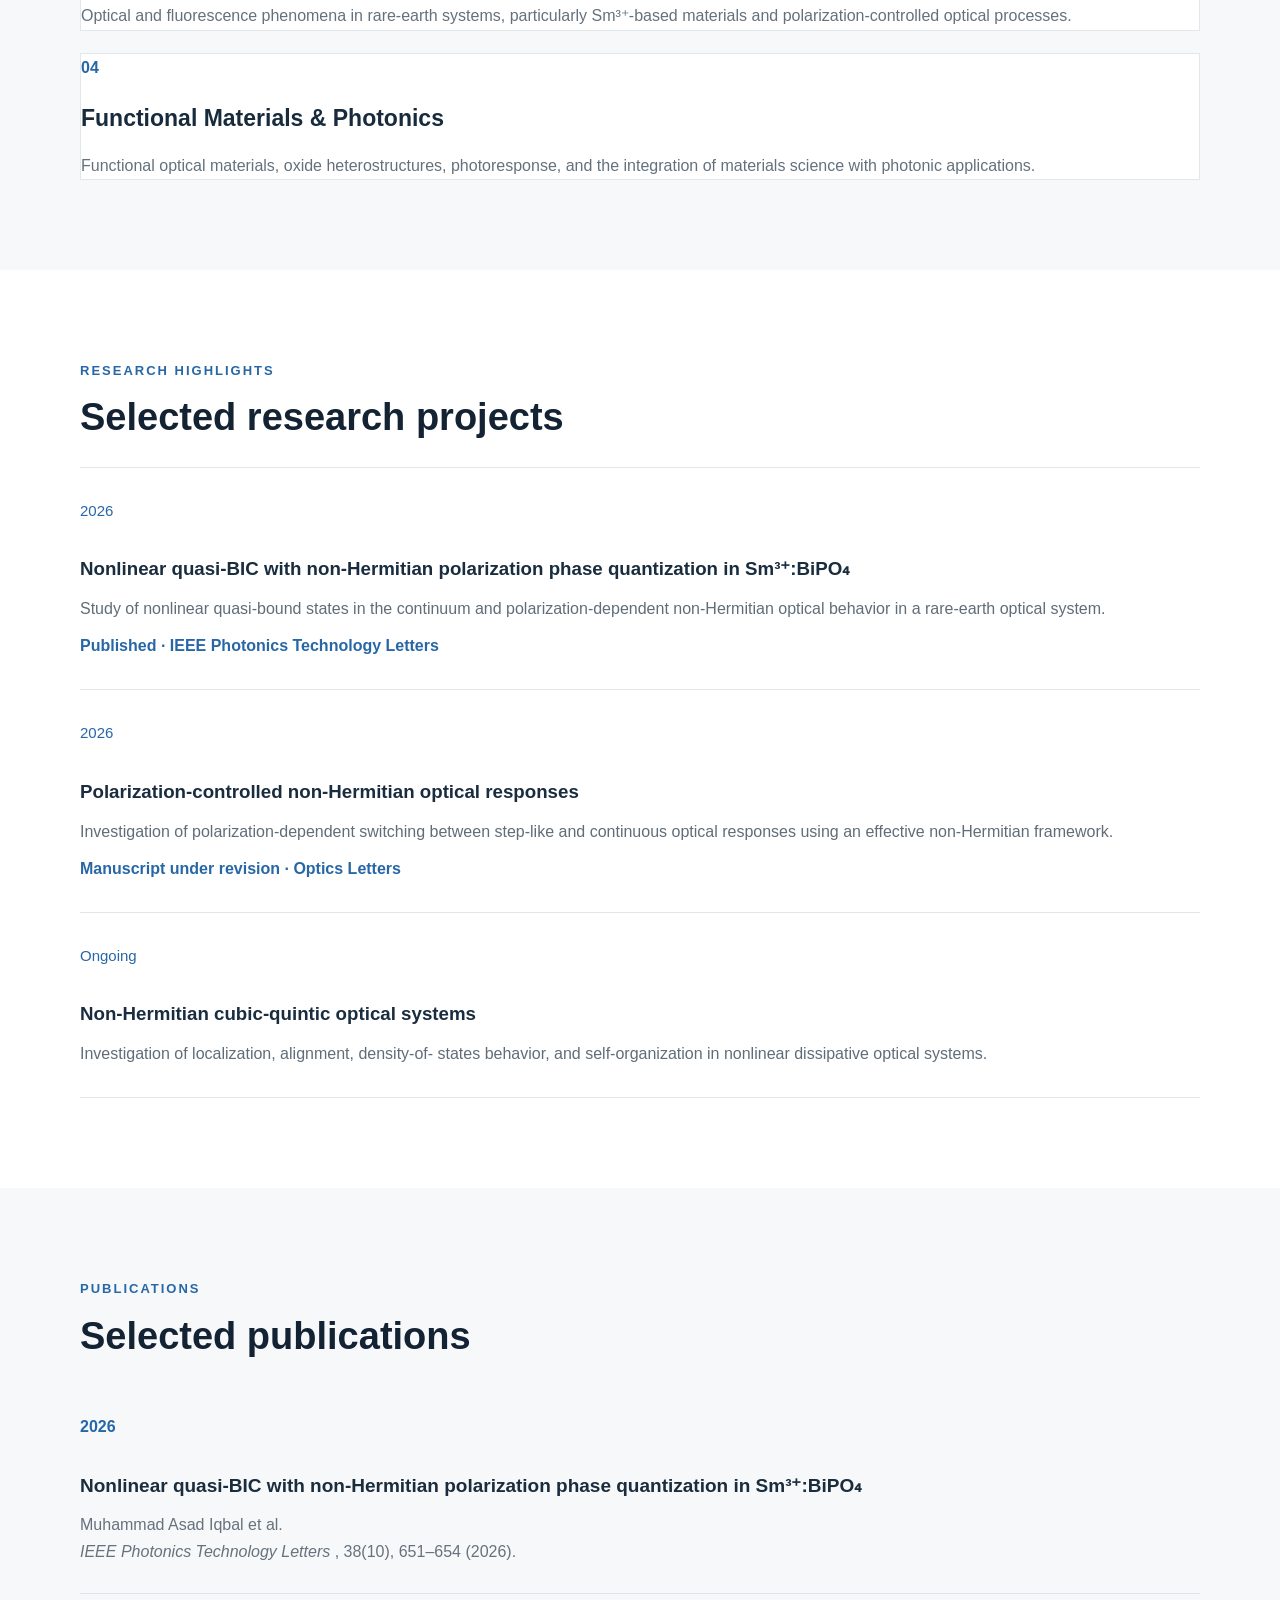
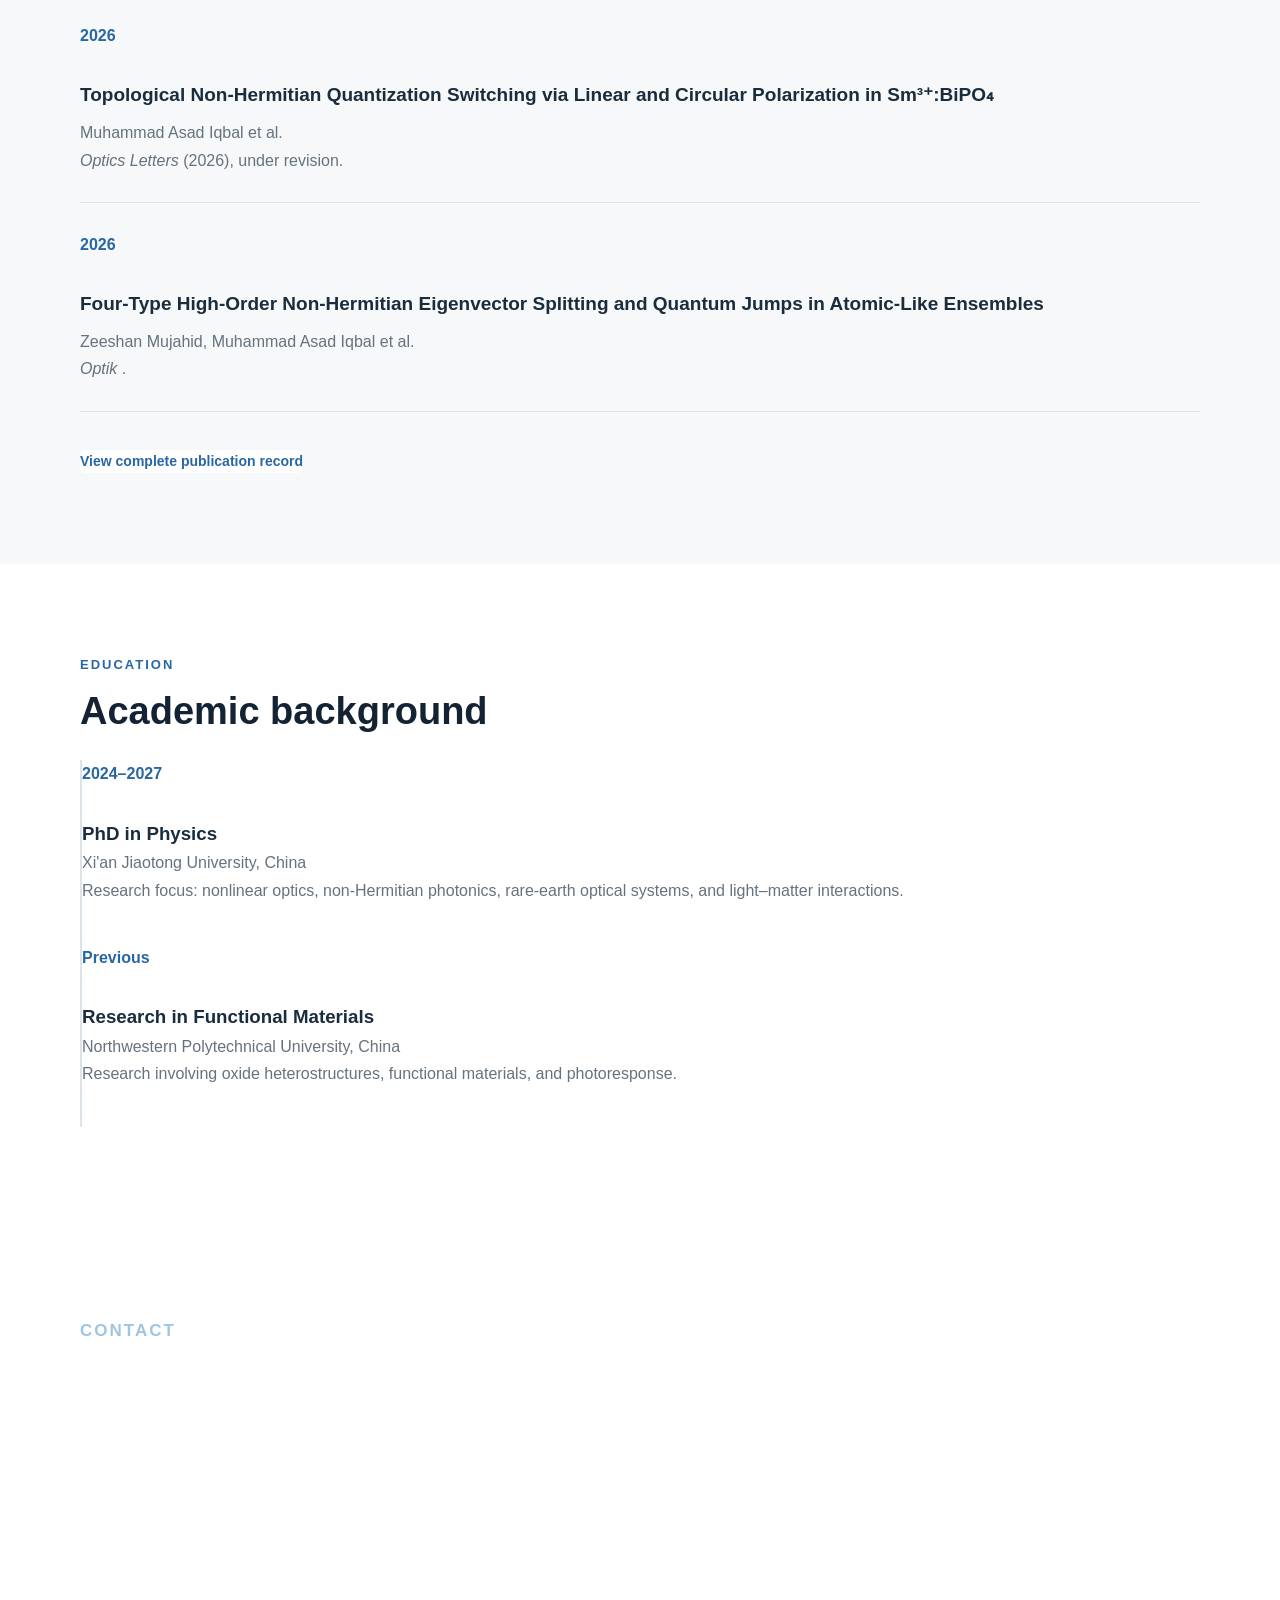
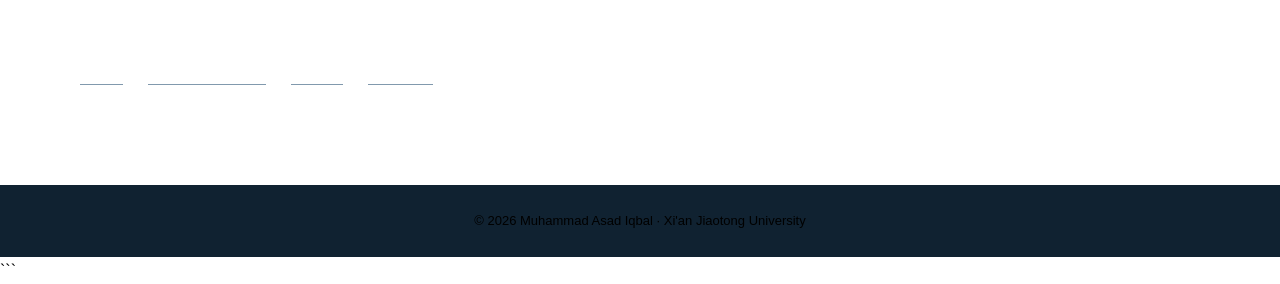
==== commit 0fe3ed66: "Update index.html" ====
--- a/index.html
+++ b/index.html
@@ -29,11 +29,11 @@
         </a>
 
         <div class="nav-links">
-            <a href="#about">About</a>
-            <a href="#research">Research</a>
-            <a href="publications">Publications</a>
-            <a href="#education">Education</a>
-            <a href="#contact">Contact</a>
+            <a href="index.html">Home</a>
+            <a href="research.html">Research</a>
+            <a href="publications.html">Publications</a>
+            <a href="cv.html">CV</a>
+            <a href="index.html#contact">Contact</a>
         </div>
 
     </div>
--- a/style.css
+++ b/style.css
@@ -998,3 +998,347 @@
     color: #66727d;
     margin-bottom: 20px;
 }
+/* =========================================
+   ONLINE CV PAGE
+   ========================================= */
+
+.cv-page {
+    padding: 70px 0 100px;
+}
+
+.cv-section {
+    margin-bottom: 65px;
+}
+
+.cv-section h2 {
+    font-size: 28px;
+    color: #1a2d3f;
+    margin-bottom: 28px;
+    padding-bottom: 12px;
+    border-bottom: 2px solid #e8edf2;
+}
+
+.cv-section p {
+    color: #596775;
+    line-height: 1.8;
+    margin-bottom: 18px;
+}
+
+
+/* CV action buttons */
+
+.cv-actions {
+    display: flex;
+    gap: 15px;
+    justify-content: center;
+    margin-top: 25px;
+    flex-wrap: wrap;
+}
+
+.btn {
+    display: inline-block;
+    padding: 12px 24px;
+    border-radius: 5px;
+    text-decoration: none;
+    font-weight: 600;
+    transition: 0.2s ease;
+}
+
+.btn-primary {
+    background: #2867a6;
+    color: white;
+}
+
+.btn-primary:hover {
+    background: #1f527f;
+}
+
+.btn-secondary {
+    background: white;
+    color: #2867a6;
+    border: 1px solid #2867a6;
+}
+
+.btn-secondary:hover {
+    background: #f4f7fa;
+}
+
+
+/* Education and experience */
+
+.cv-item {
+    display: grid;
+    grid-template-columns: 130px 1fr;
+    gap: 35px;
+    margin-bottom: 38px;
+}
+
+.cv-date {
+    color: #2867a6;
+    font-weight: 700;
+    font-size: 15px;
+    padding-top: 3px;
+}
+
+.cv-details h3 {
+    color: #1a2d3f;
+    font-size: 20px;
+    margin-bottom: 7px;
+}
+
+.cv-institution {
+    color: #2867a6 !important;
+    font-weight: 600;
+    margin-bottom: 12px !important;
+}
+
+.cv-details ul {
+    padding-left: 20px;
+    margin-top: 12px;
+}
+
+.cv-details li {
+    color: #596775;
+    line-height: 1.7;
+    margin-bottom: 6px;
+}
+
+
+/* Research interest tags */
+
+.cv-tags {
+    display: flex;
+    flex-wrap: wrap;
+    gap: 10px;
+}
+
+.cv-tags span {
+    padding: 9px 15px;
+    background: #f1f5f8;
+    color: #2867a6;
+    border-radius: 20px;
+    font-size: 14px;
+    font-weight: 600;
+}
+
+
+/* Publication section */
+
+.cv-section-heading {
+    display: flex;
+    justify-content: space-between;
+    align-items: center;
+    gap: 20px;
+    margin-bottom: 25px;
+}
+
+.cv-section-heading h2 {
+    margin-bottom: 0;
+}
+
+.cv-section-heading a {
+    color: #2867a6;
+    text-decoration: none;
+    font-weight: 600;
+}
+
+.cv-section-heading a:hover {
+    text-decoration: underline;
+}
+
+.cv-publication {
+    display: grid;
+    grid-template-columns: 70px 1fr;
+    gap: 20px;
+    padding: 20px 0;
+    border-bottom: 1px solid #e8edf2;
+}
+
+.cv-publication-year {
+    color: #2867a6;
+    font-weight: 700;
+}
+
+.cv-publication p {
+    margin: 0;
+    line-height: 1.7;
+}
+
+.cv-publication strong {
+    color: #1a2d3f;
+}
+
+.cv-publication em {
+    color: #596775;
+}
+
+.cv-publication .publication-status {
+    display: inline-block;
+    margin-left: 8px;
+    color: #2867a6;
+    font-size: 13px;
+}
+
+.cv-publication .contribution-note {
+    display: inline-block;
+    margin-left: 8px;
+    color: #66727d;
+    font-size: 13px;
+}
+
+
+/* Skills */
+
+.skills-grid {
+    display: grid;
+    grid-template-columns: repeat(3, 1fr);
+    gap: 25px;
+}
+
+.skill-group {
+    padding: 25px;
+    background: #f6f8fa;
+    border-radius: 6px;
+}
+
+.skill-group h3 {
+    color: #1a2d3f;
+    font-size: 18px;
+    margin-bottom: 15px;
+}
+
+.skill-group ul {
+    padding-left: 20px;
+    margin: 0;
+}
+
+.skill-group li {
+    color: #596775;
+    margin-bottom: 8px;
+    line-height: 1.6;
+}
+
+
+/* General CV lists */
+
+.cv-list {
+    padding-left: 22px;
+}
+
+.cv-list li {
+    color: #596775;
+    line-height: 1.8;
+    margin-bottom: 10px;
+}
+
+
+/* Academic profiles */
+
+.profile-links-grid {
+    display: grid;
+    grid-template-columns: repeat(3, 1fr);
+    gap: 15px;
+}
+
+.profile-links-grid a {
+    display: block;
+    padding: 16px 20px;
+    background: #f6f8fa;
+    border: 1px solid #e5eaf0;
+    border-radius: 6px;
+    color: #2867a6;
+    text-decoration: none;
+    font-weight: 600;
+    transition: 0.2s ease;
+}
+
+.profile-links-grid a:hover {
+    background: #eef4f8;
+    border-color: #2867a6;
+}
+
+
+/* CV contact */
+
+.cv-contact {
+    margin-top: 20px;
+    padding: 35px;
+    background: #f6f8fa;
+    border-left: 4px solid #2867a6;
+}
+
+.cv-contact h2 {
+    color: #1a2d3f;
+    margin-bottom: 20px;
+}
+
+.cv-contact p {
+    color: #596775;
+    line-height: 1.7;
+}
+
+.cv-contact a {
+    color: #2867a6;
+    text-decoration: none;
+}
+
+.cv-contact a:hover {
+    text-decoration: underline;
+}
+
+
+/* Mobile CV */
+
+@media (max-width: 768px) {
+
+    .cv-page {
+        padding: 50px 0 70px;
+    }
+
+    .cv-section {
+        margin-bottom: 50px;
+    }
+
+    .cv-section h2 {
+        font-size: 24px;
+    }
+
+    .cv-item {
+        grid-template-columns: 1fr;
+        gap: 5px;
+        margin-bottom: 35px;
+    }
+
+    .cv-date {
+        margin-bottom: 3px;
+    }
+
+    .skills-grid {
+        grid-template-columns: 1fr;
+    }
+
+    .profile-links-grid {
+        grid-template-columns: 1fr;
+    }
+
+    .cv-publication {
+        grid-template-columns: 1fr;
+        gap: 5px;
+    }
+
+    .cv-section-heading {
+        flex-direction: column;
+        align-items: flex-start;
+    }
+
+    .cv-actions {
+        flex-direction: column;
+        align-items: center;
+    }
+
+    .btn {
+        width: 220px;
+        text-align: center;
+    }
+
+}
